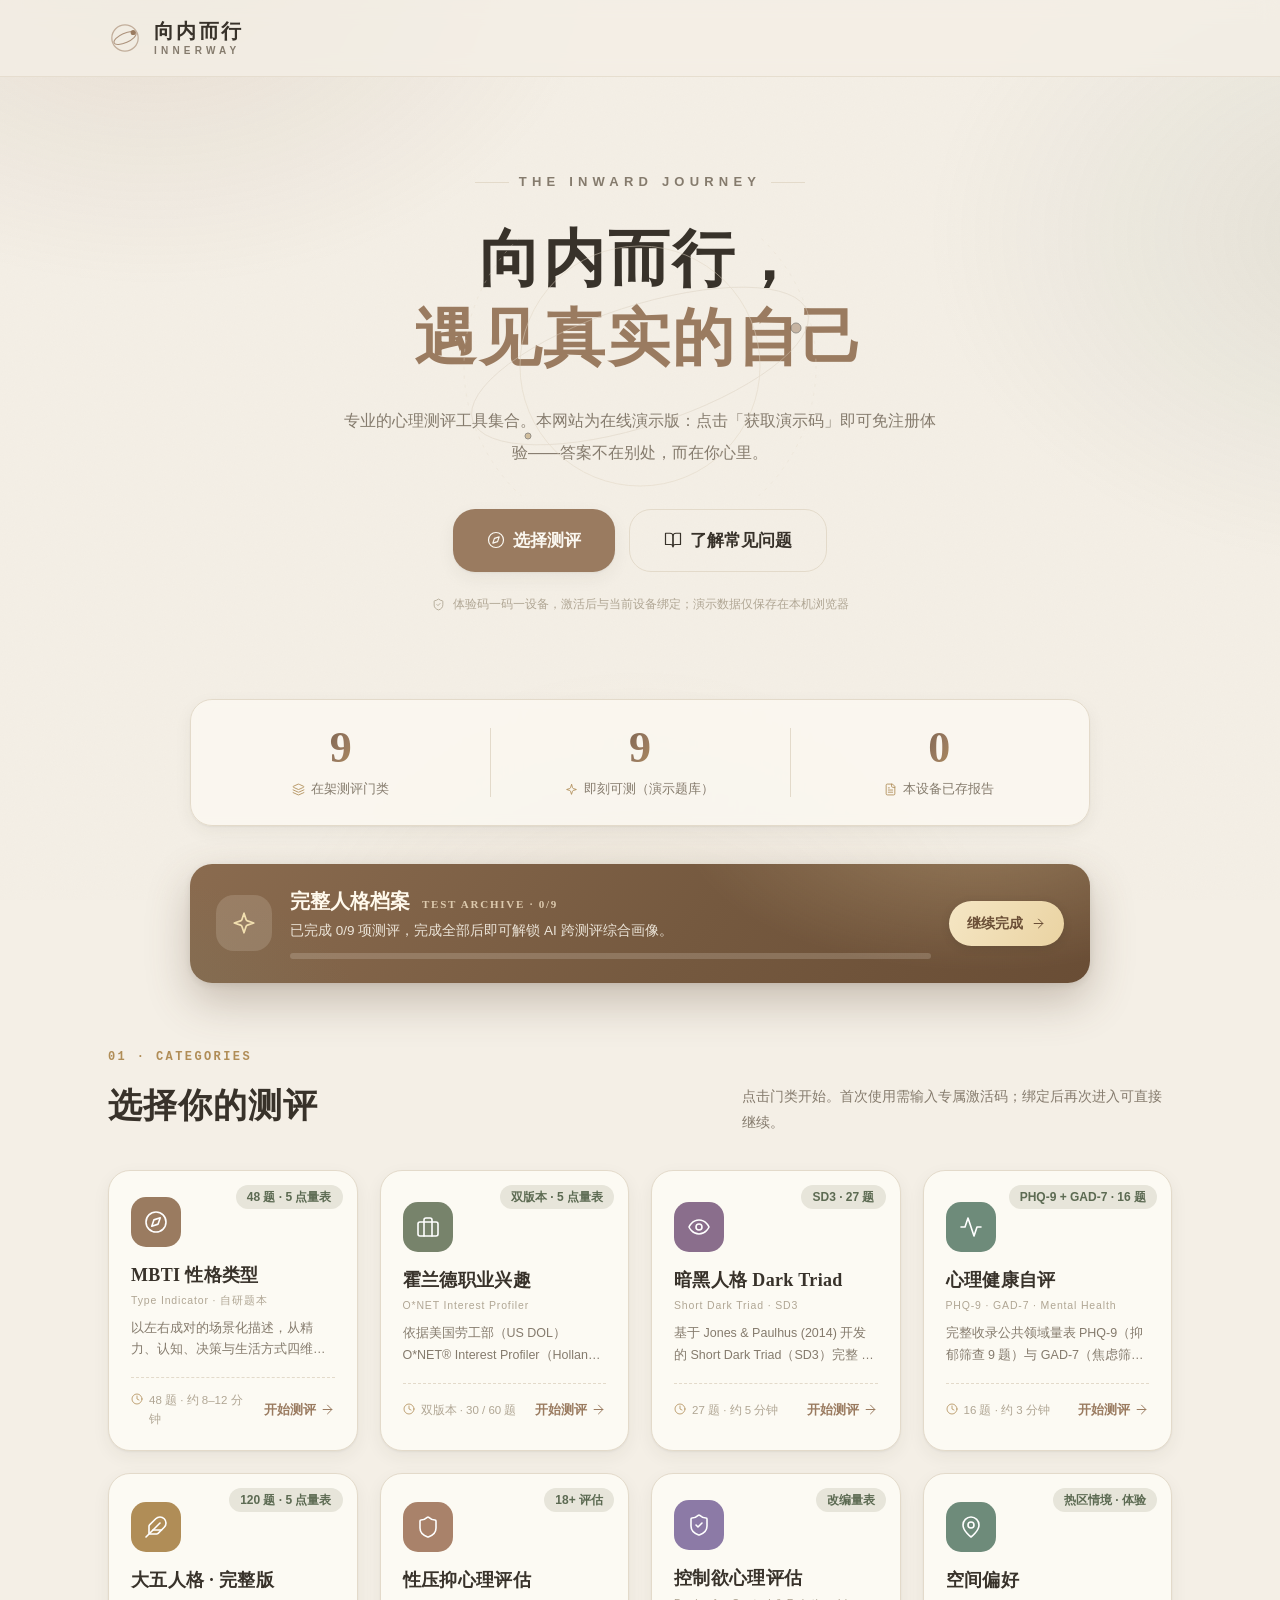
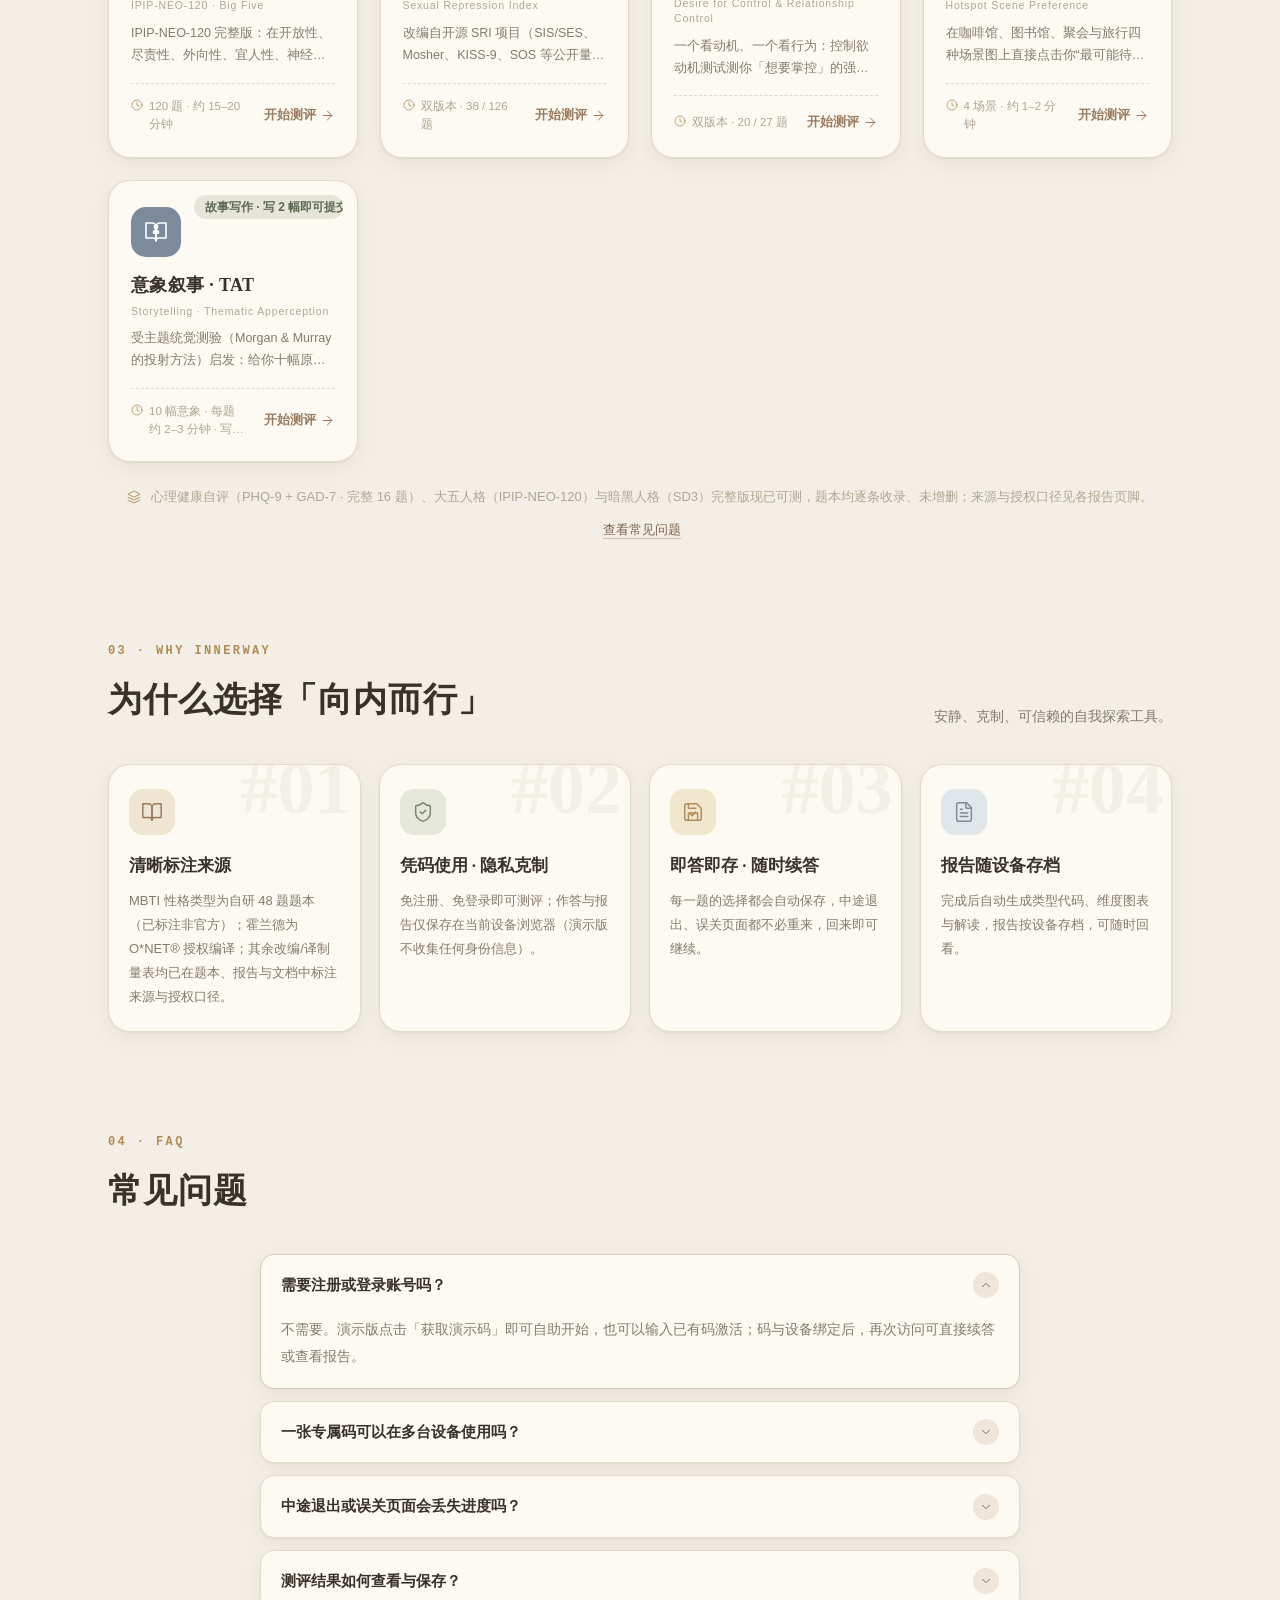
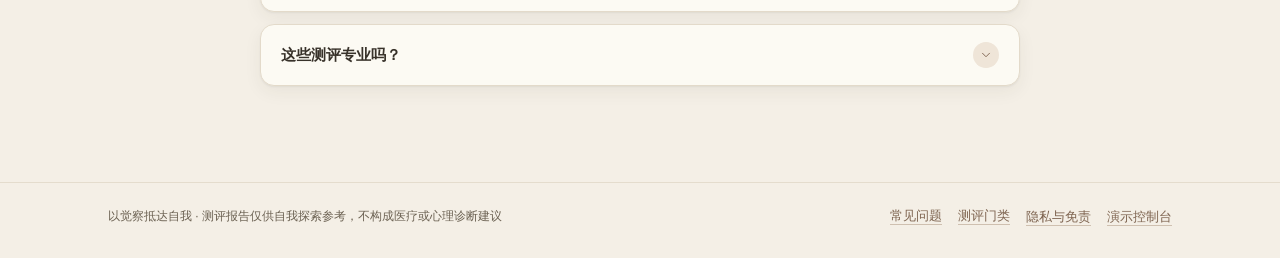
==== index.html @ 10a10692 "chore: publish innerway static site" ====
﻿<!DOCTYPE html>
<html lang="zh-CN"><head>
<meta charset="UTF-8">
<meta name="viewport" content="width=device-width, initial-scale=1, viewport-fit=cover">
<title>向内而行 Innerway · 心理测评平台</title>
<meta name="description" content="向内而行 Innerway —— 沉静、内省、治愈的心理测评聚合平台。凭专属码免注册测评：MBTI 性格类型（自研题本）、职业兴趣、人格特质等。">
<link rel="icon" href="data:image/svg+xml,%3Csvg xmlns='http://www.w3.org/2000/svg' viewBox='0 0 32 32'%3E%3Ccircle cx='16' cy='16' r='13' fill='none' stroke='%239A7B60' stroke-width='1.6'/%3E%3Cellipse cx='16' cy='16' rx='12' ry='4.6' fill='none' stroke='%2377836B' stroke-width='1.3' transform='rotate(-24 16 16)'/%3E%3Ccircle cx='25.2' cy='9.6' r='2.6' fill='%239A7B60'/%3E%3C/svg%3E">
<link rel="stylesheet" href="css/styles.css?v=20260910c">
</head>
<body data-view="home">
<div id="bg-atmosphere" aria-hidden="true"></div>

<div id="app">
  <header class="shell-top" id="shellTop">
    <div class="wrap shell-top-in">
      <a class="brand" href="#/" data-nav-home="" aria-label="向内而行 Innerway 首页">
        <span class="brand-mark" aria-hidden="true">
          <svg viewBox="0 0 40 40" width="34" height="34" fill="none" stroke="currentColor">
            <circle cx="20" cy="20" r="15.5" stroke-width="1.5" opacity=".55"></circle>
            <ellipse cx="20" cy="20" rx="14" ry="5.4" stroke-width="1.2" opacity=".8" transform="rotate(-24 20 20)"></ellipse>
            <circle cx="29.6" cy="13.6" r="3" fill="currentColor" stroke="none"></circle>
          </svg>
        </span>
        <span class="brand-text">
          <span class="brand-name">向内而行</span>
          <span class="brand-en">INNERWAY</span>
        </span>
      </a>
      <div class="shell-top-right">
        <span class="save-state" id="saveState" hidden=""></span>
        <button type="button" class="btn btn-ghost btn-sm" id="btnHome" hidden="">
          <span data-icon="arrow-left" data-icon-done="1"><svg viewBox="0 0 24 24" fill="none" stroke="currentColor" stroke-width="1.6" stroke-linecap="round" stroke-linejoin="round" aria-hidden="true"><path d="M19 12H5"></path><path d="m12 19-7-7 7-7"></path></svg></span>返回主页
        </button>
      </div>
    </div>
  </header>

  <main id="stage"><section class="view active">
  <div class="page-loading"><span class="spinner"></span><span>正在加载…</span></div>
  <noscript><div style="padding:52px 20px;text-align:center;color:#6B6152;font-size:14px">本站需要启用 JavaScript 才能使用测评功能。</div></noscript>
</section></main>

  <footer class="shell-foot">
    <div class="wrap shell-foot-in">
      <p class="foot-note">以觉察抵达自我 · 测评报告仅供自我探索参考，不构成医疗或心理诊断建议</p>
      <div class="foot-meta">
        <a class="link-like" href="#faq">常见问题</a>
        <a class="link-like" href="#cats">测评门类</a>
        <button type="button" class="link-like" id="privacyBtn">隐私与免责</button>
        <button type="button" class="link-like" id="demoConsoleBtn">演示控制台</button>
      </div>
    </div>
  </footer>
</div>

<div id="modal-root"></div>
<div id="toast-root" aria-live="polite"></div>
<div id="demo-panel-root"></div>

<script src="js/fp.js?v=20260908a"></script>
<script src="js/data.js?v=20260909b"></script>
<script src="js/data-mbti48.js?v=20260908a"></script>
<script src="js/content-mbti16.js?v=20260908a"></script>
<script src="js/data-repression.js?v=20260908a"></script>
<script src="js/data-control.js?v=20260908a"></script>
<script src="js/data-holland.js?v=20260908a"></script>
<script src="js/data-darktriad.js?v=20260908a"></script>
<script src="js/data-bigfive.js?v=20260908a"></script>
<script src="js/data-mhealth.js?v=20260908a"></script>
<script src="js/data-spatial.js?v=20260908a"></script>
<script src="js/data-tat.js?v=20260910a"></script>
<script src="js/server.js?v=20260908a"></script>
<script src="js/api.js?v=20260908a"></script>
<script src="js/engine.js?v=20260909b"></script>
<script src="js/charts.js?v=20260908a"></script>
<script src="js/icons.js?v=20260908a"></script>
<script src="js/ai.js?v=20260909b"></script>
<script src="js/app.js?v=20260911a"></script>



</body></html>
---- css/styles.css ----
/* ============================================================
   向内而行 Innerway · 设计令牌与样式系统
   Design Contract 见 docs/design-contract.md（工作区留档）
   ============================================================ */
:root{
  --bg:#F4EFE6; --surface:#FCFAF3; --surface-2:#EDE6D8; --border:#E3DACA;
  --ink:#38322A; --text-sub:#857B6D; --text-faint:#B0A694;
  --primary:#9A7B60; --primary-hover:#7E6450; --primary-soft:#EFE5D8;
  --sage:#77836B; --sage-soft:#E7E5DA;
  --danger:#B07A64; --danger-soft:#F3E3DB;
  --gold:#B08D57; --gold-soft:#F1E6CE;
  --shadow-sm:0 1px 2px rgba(56,50,42,.06),0 6px 18px rgba(56,50,42,.06);
  --shadow-md:0 2px 6px rgba(56,50,42,.07),0 16px 40px rgba(56,50,42,.10);
  --shadow-lg:0 4px 12px rgba(56,50,42,.08),0 28px 70px rgba(56,50,42,.16);
  --font-display:"Noto Serif CJK SC","Source Han Serif SC","Songti SC","STSong","SimSun",serif;
  --font-body:"Noto Sans CJK SC","Source Han Sans SC","PingFang SC","Microsoft YaHei UI","Microsoft YaHei",sans-serif;
  --font-mono:"Cascadia Code","SFMono-Regular",Consolas,"Liberation Mono",monospace;
  --r-sm:8px; --r-md:14px; --r-lg:22px;
  --sp:4px;
  --maxw:1120px;
  --head-h:76px;
  --ease:cubic-bezier(.25,.6,.25,1);
}
*{margin:0;padding:0;box-sizing:border-box}
[hidden]{display:none!important}
html{scroll-behavior:smooth;-webkit-text-size-adjust:100%}
body{
  font-family:var(--font-body);color:var(--ink);background:var(--bg);
  font-size:15px;line-height:1.75;min-height:100vh;overflow-x:hidden;
  -webkit-font-smoothing:antialiased;
}
/* 背景氛围：噪点 + 低饱和渐变 */
#bg-atmosphere{position:fixed;inset:0;z-index:-1;pointer-events:none;
  background:
   radial-gradient(720px 520px at 12% -4%, rgba(154,123,96,.14), transparent 62%),
   radial-gradient(760px 560px at 108% 26%, rgba(119,131,107,.13), transparent 60%),
   radial-gradient(640px 640px at 50% 118%, rgba(176,141,87,.10), transparent 62%);
}
#bg-atmosphere::after{content:"";position:absolute;inset:0;opacity:.5;mix-blend-mode:multiply;
  background-image:url("data:image/svg+xml,%3Csvg xmlns='http://www.w3.org/2000/svg' width='140' height='140'%3E%3Cfilter id='n'%3E%3CfeTurbulence type='fractalNoise' baseFrequency='.9' numOctaves='2'/%3E%3CfeColorMatrix values='0 0 0 0 .42 0 0 0 0 .38 0 0 0 0 .31 0 0 0 .045 0'/%3E%3C/filter%3E%3Crect width='140' height='140' filter='url(%23n)'/%3E%3C/svg%3E");
}
a{color:inherit;text-decoration:none}
button{font-family:inherit;font-size:inherit;cursor:pointer;border:none;background:none;color:inherit}
img,svg{display:block}
::selection{background:var(--primary-soft);color:var(--ink)}
.wrap{max-width:var(--maxw);margin:0 auto;padding:0 28px}
@media(max-width:640px){.wrap{padding:0 18px}}

/* ---------- Shell：顶部 ---------- */
.shell-top{position:sticky;top:0;z-index:60;
  background:rgba(244,239,230,.78);backdrop-filter:blur(10px);-webkit-backdrop-filter:blur(10px);
  border-bottom:1px solid rgba(227,218,202,.8)}
.shell-top-in{height:var(--head-h);display:flex;align-items:center;justify-content:space-between;gap:16px}
.brand{display:flex;align-items:center;gap:12px;color:var(--ink)}
.brand-mark{color:var(--primary);display:grid;place-items:center}
.brand-text{display:flex;flex-direction:column;line-height:1.15}
.brand-name{font-family:var(--font-display);font-size:20px;font-weight:700;letter-spacing:.12em}
.brand-en{font-size:10px;letter-spacing:.42em;color:var(--text-sub);font-weight:600;margin-top:2px}
.shell-top-right{display:flex;align-items:center;gap:12px}
.save-state{font-size:12px;color:var(--sage);display:inline-flex;align-items:center;gap:6px}
.save-state svg{width:13px;height:13px}

/* ---------- 通用组件：按钮 / 标签 / 输入 ---------- */
.btn{display:inline-flex;align-items:center;justify-content:center;gap:8px;
  border-radius:var(--r-md);padding:12px 22px;font-size:15px;font-weight:600;
  transition:transform .25s var(--ease),box-shadow .25s var(--ease),background .25s var(--ease),color .25s var(--ease),border-color .25s var(--ease);
  user-select:none;white-space:nowrap}
.btn:active{transform:translateY(1px)}
.btn svg{width:18px;height:18px}
.btn-primary{background:var(--primary);color:#FBF8F1;box-shadow:var(--shadow-sm)}
.btn-primary:hover{background:var(--primary-hover);transform:translateY(-1px);box-shadow:var(--shadow-md)}
.btn-ghost{background:transparent;border:1px solid var(--border);color:var(--ink)}
.btn-ghost:hover{border-color:var(--primary);color:var(--primary);background:rgba(154,123,96,.05)}
.btn-soft{background:var(--primary-soft);color:var(--primary-hover)}
.btn-soft:hover{background:#E7D9C7}
.btn-sm{padding:8px 16px;font-size:13px;border-radius:10px}
.btn-lg{padding:16px 34px;font-size:17px;border-radius:var(--r-lg)}
.btn-block{width:100%}
.btn-early{display:flex;align-items:center;justify-content:center;gap:8px;width:100%;max-width:560px;margin:0 auto;
  font-family:var(--font-body);font-weight:700;font-size:14.5px;line-height:1.5;color:#FFF;cursor:pointer;
  background:linear-gradient(120deg,#B08D57,#8C6B48);border:none;border-radius:99px;padding:13px 24px;
  box-shadow:0 3px 12px rgba(140,107,72,.26);transition:transform .2s var(--ease),box-shadow .2s var(--ease),filter .2s}
.btn-early:hover{transform:translateY(-1px);box-shadow:0 6px 18px rgba(140,107,72,.34);filter:brightness(1.04)}
.btn-early:active{transform:translateY(0)}
.btn-early:disabled{opacity:.55;cursor:default;transform:none;box-shadow:none}
.btn-early svg{width:17px;height:17px;flex:none}
.btn-early-note{max-width:560px;margin:10px auto 0;font-size:12.5px;line-height:1.75;color:var(--text-sub);
  background:var(--gold-soft);border-radius:12px;padding:7px 16px;display:inline-block}
.btn[disabled]{opacity:.45;pointer-events:none}
.link-like{color:var(--primary-hover);font-size:13px;text-decoration:underline;text-underline-offset:4px;text-decoration-color:rgba(154,123,96,.4)}
.link-like:hover{color:#5F4A36}
.tag{display:inline-flex;align-items:center;gap:5px;font-size:12px;font-weight:600;
  padding:3px 11px;border-radius:999px;line-height:1.5}
.tag-sage{background:var(--sage-soft);color:#5C6A52}
.tag-gold{background:var(--gold-soft);color:#8A6B33}
.tag-danger{background:var(--danger-soft);color:#93563F}
.tag-ghost{background:transparent;border:1px solid var(--border);color:var(--text-sub)}
.tag svg{width:12px;height:12px}
.input{width:100%;border:1px solid var(--border);background:#FFFDF7;border-radius:var(--r-md);
  padding:14px 16px;font-size:15px;font-family:var(--font-mono);letter-spacing:.06em;color:var(--ink);
  transition:border-color .25s var(--ease),box-shadow .25s var(--ease)}
.input::placeholder{font-family:var(--font-body);letter-spacing:0;color:var(--text-faint)}
.input:focus{outline:none;border-color:var(--primary);box-shadow:0 0 0 4px rgba(154,123,96,.14)}
.input.err{border-color:var(--danger);box-shadow:0 0 0 4px rgba(176,122,100,.14)}
.label{display:block;font-size:13px;color:var(--text-sub);margin-bottom:8px;font-weight:600}
.field-err{color:var(--danger);font-size:13px;margin-top:8px;min-height:18px;display:flex;align-items:center;gap:6px}
.field-err svg{width:14px;height:14px}

/* ---------- Toast ---------- */
#toast-root{position:fixed;top:calc(var(--head-h) + 16px);left:50%;transform:translateX(-50%);
  z-index:120;display:flex;flex-direction:column;gap:10px;align-items:center;pointer-events:none;width:min(92vw,460px)}
.toast{display:flex;align-items:center;gap:10px;background:#FFFDF7;color:var(--ink);
  border:1px solid var(--border);border-radius:14px;padding:12px 18px;font-size:14px;
  box-shadow:var(--shadow-md);animation:toast-in .4s var(--ease);max-width:100%}
.toast svg{width:17px;height:17px;flex:none}
.toast-ok svg{color:var(--sage)} .toast-err svg{color:var(--danger)}
.toast-leave{animation:toast-out .3s var(--ease) forwards}
@keyframes toast-in{from{opacity:0;transform:translateY(-14px)}to{opacity:1;transform:translateY(0)}}
@keyframes toast-out{to{opacity:0;transform:translateY(-12px)}}

/* ---------- 视图过渡 ---------- */
.view{display:none}
.view.active{display:block;animation:view-in .55s var(--ease)}
@keyframes view-in{from{opacity:0;transform:translateY(14px)}to{opacity:1;transform:translateY(0)}}
.stagger>*{animation:rise .6s var(--ease) both}
.stagger>*:nth-child(1){animation-delay:.02s}.stagger>*:nth-child(2){animation-delay:.09s}
.stagger>*:nth-child(3){animation-delay:.16s}.stagger>*:nth-child(4){animation-delay:.23s}
.stagger>*:nth-child(5){animation-delay:.30s}.stagger>*:nth-child(6){animation-delay:.37s}
.stagger>*:nth-child(7){animation-delay:.44s}.stagger>*:nth-child(8){animation-delay:.51s}
@keyframes rise{from{opacity:0;transform:translateY(18px)}to{opacity:1;transform:translateY(0)}}

/* ---------- 首页 Hero ---------- */
.hero{position:relative;padding:88px 0 40px;text-align:center}
.hero-orbit{position:absolute;inset:0;display:grid;place-items:center;pointer-events:none}
.hero-orbit svg{width:min(560px,86vw);height:auto;opacity:.5}
.hero-kicker{display:inline-flex;align-items:center;gap:10px;color:var(--text-sub);font-size:13px;
  letter-spacing:.4em;font-weight:600;margin-bottom:26px}
.hero-kicker::before,.hero-kicker::after{content:"";width:34px;height:1px;background:var(--border)}
.hero h1{font-family:var(--font-display);font-weight:700;font-size:clamp(38px,6vw,62px);
  line-height:1.28;letter-spacing:.04em;margin-bottom:26px}
.hero h1 em{font-style:normal;color:var(--primary)}
.hero-sub{max-width:600px;margin:0 auto 40px;color:var(--text-sub);font-size:16px;line-height:2}
.hero-cta{display:flex;gap:14px;justify-content:center;flex-wrap:wrap}
.hero-note{margin-top:22px;color:var(--text-faint);font-size:12px;display:flex;justify-content:center;gap:8px;align-items:center}
.hero-note svg{width:13px;height:13px}

/* 继续测评横幅 */
.continue-bar{max-width:760px;margin:34px auto 0;display:none}
.continue-bar.show{display:block}
.continue-card{display:flex;align-items:center;gap:16px;background:linear-gradient(120deg,#F7EFE2,#F2EBDB);
  border:1px solid #E8DCC6;border-radius:var(--r-lg);padding:18px 22px;box-shadow:var(--shadow-sm);
  animation:rise .6s var(--ease) both .05s}
.continue-card + .continue-card{margin-top:12px}
.continue-ico{width:44px;height:44px;border-radius:50%;background:var(--gold-soft);color:var(--gold);
  display:grid;place-items:center;flex:none}
.continue-ico svg{width:21px;height:21px}
.continue-body{flex:1;min-width:0}
.continue-title{font-size:15px;font-weight:700}
.continue-desc{font-size:12.5px;color:var(--text-sub);margin-top:2px}

/* ---------- 门类选择 ---------- */
.section{padding:64px 0 36px}
.section-head{display:flex;align-items:flex-end;justify-content:space-between;gap:16px;margin-bottom:34px}
.sec-no{font-family:var(--font-mono);font-size:12px;color:var(--gold);letter-spacing:.2em;font-weight:700;display:block;margin-bottom:8px}
.sec-title{font-family:var(--font-display);font-size:clamp(24px,3.4vw,34px);font-weight:700;letter-spacing:.03em}
.sec-sub{color:var(--text-sub);font-size:14px;max-width:430px;line-height:1.9;margin-top:8px}
.cat-grid{display:grid;grid-template-columns:repeat(4,1fr);gap:22px}
.cat-card{position:relative;background:var(--surface);border:1px solid var(--border);border-radius:var(--r-lg);
  padding:26px 22px 22px;text-align:left;transition:transform .3s var(--ease),box-shadow .3s var(--ease),border-color .3s var(--ease);
  overflow:hidden;box-shadow:var(--shadow-sm)}
.cat-card::before{content:"";position:absolute;inset:0 0 auto 0;height:3px;opacity:0;transition:opacity .3s;
  background:linear-gradient(90deg,var(--primary),var(--gold))}
.cat-card:hover{transform:translateY(-5px);box-shadow:var(--shadow-md);border-color:#D8CCB8}
.cat-card:hover::before{opacity:1}
.cat-card.locked{opacity:.62;filter:saturate(.7)}
.cat-card.locked:hover{transform:none;box-shadow:var(--shadow-sm)}
.cat-ico{width:50px;height:50px;border-radius:15px;display:grid;place-items:center;margin-bottom:16px;color:#fff}
.cat-ico svg{width:24px;height:24px}
.cat-name{display:block;font-family:var(--font-display);font-size:18px;font-weight:700;letter-spacing:.02em;line-height:1.4}
.cat-en{display:block;font-size:10.5px;letter-spacing:.08em;color:var(--text-faint);font-weight:500;margin-top:5px;text-transform:none;line-height:1.4}
.cat-desc{display:-webkit-box;-webkit-line-clamp:2;-webkit-box-orient:vertical;overflow:hidden;
  font-size:12.5px;color:var(--text-sub);margin-top:10px;line-height:1.75;min-height:0}
.cat-foot{display:flex;align-items:center;justify-content:space-between;gap:10px;margin-top:16px;padding-top:13px;border-top:1px dashed var(--border)}
.cat-meta{min-width:0;flex:1;display:flex;align-items:flex-start;gap:6px;font-size:11.5px;line-height:1.6;color:var(--text-faint)}
.cat-meta svg{width:12px;height:12px;flex:0 0 auto;margin-top:2px;color:var(--gold)}
.cat-meta-t{display:-webkit-box;-webkit-line-clamp:2;-webkit-box-orient:vertical;overflow:hidden;min-width:0}
.cat-go{flex:0 0 auto;white-space:nowrap;color:var(--primary);font-size:13px;font-weight:700;display:inline-flex;align-items:center;gap:4px;padding:4px 0 4px 8px}
.cat-go svg{width:15px;height:15px;transition:transform .25s var(--ease)}
.cat-card:hover .cat-go svg{transform:translateX(3px)}
.cat-badge{position:absolute;top:14px;right:14px;max-width:60%;overflow:hidden;text-overflow:ellipsis;white-space:nowrap}

/* 完整人格档案入口条（首页）：深色横幅，与浅色页面形成对比 */
.profile-strip{position:relative;display:flex;align-items:center;gap:18px;max-width:900px;margin:38px auto 0;padding:24px 26px;
  border-radius:22px;overflow:hidden;text-decoration:none;color:#FBF7EE;
  background:linear-gradient(125deg,#8A6B4F 0%,#75593F 56%,#694D35 100%);
  box-shadow:0 2px 6px rgba(56,50,42,.10),0 18px 44px rgba(96,74,53,.30);
  transition:transform .3s var(--ease),box-shadow .3s var(--ease)}
.profile-strip::before{content:"";position:absolute;inset:0;pointer-events:none;
  background:radial-gradient(430px 210px at 88% -34%, rgba(240,214,166,.30), transparent 70%),
             radial-gradient(320px 190px at -6% 124%, rgba(119,131,107,.24), transparent 70%)}
.profile-strip:hover{transform:translateY(-2px);box-shadow:0 4px 10px rgba(56,50,42,.12),0 26px 58px rgba(96,74,53,.36)}
.profile-ico{position:relative;width:56px;height:56px;border-radius:18px;display:grid;place-items:center;flex:0 0 auto;
  background:rgba(250,244,230,.15);color:#F2DFAF}
.profile-ico svg{width:26px;height:26px}
.profile-body{position:relative;flex:1;min-width:0}
.profile-title{display:flex;align-items:baseline;gap:12px;font-family:var(--font-display);font-weight:700;font-size:20px;line-height:1.35;color:#FFF9EC}
.profile-en{font-size:11px;letter-spacing:.16em;color:rgba(247,232,204,.78);font-weight:600}
.profile-sub{display:block;font-size:13.5px;color:rgba(251,246,236,.88);margin-top:5px;line-height:1.6}
.profile-progress{display:block;height:6px;border-radius:99px;background:rgba(250,244,230,.18);overflow:hidden;margin-top:12px}
.profile-fill{display:block;height:100%;border-radius:99px;background:linear-gradient(90deg,#D9B36A,#F0D6A6);
  box-shadow:0 0 10px rgba(240,214,166,.55);transition:width .6s var(--ease)}
.profile-cta{position:relative;display:inline-flex;align-items:center;gap:8px;flex:0 0 auto;white-space:nowrap;
  font-size:14px;font-weight:700;color:#6B4F37;border-radius:99px;padding:10px 18px;
  background:linear-gradient(120deg,#F5E6C4,#EAD3A2);box-shadow:0 2px 8px rgba(56,50,42,.20);
  transition:transform .25s var(--ease)}
.profile-cta svg{width:15px;height:15px;transition:transform .25s var(--ease)}
.profile-strip:hover .profile-cta{transform:translateX(2px)}
.profile-strip:hover .profile-cta svg{transform:translateX(3px)}

/* 测试档案页 */
.arch-wrap{padding-top:6px}
.arch-overview{display:flex;align-items:center;gap:30px;margin:22px 0 10px;padding:22px 26px;
  background:linear-gradient(120deg,#F7F3EA,#EFE9DB);border:1px solid #D8CCB8;border-radius:18px}
.arch-count{display:flex;flex-direction:column;align-items:center;flex:0 0 auto;min-width:96px}
.arch-num{font-family:var(--font-display);font-size:34px;font-weight:700;color:var(--primary);line-height:1}
.arch-num em{font-style:normal;font-size:17px;color:var(--text-faint);font-weight:600}
.arch-count-label{font-size:11px;letter-spacing:.12em;color:var(--text-faint);margin-top:7px}
.arch-meta{flex:1;min-width:0}
.arch-meta-title{font-size:14px;font-weight:600}
.arch-track{height:8px;background:#E7DFCF;border-radius:99px;overflow:hidden;margin:12px 0 9px}
.arch-fill{display:block;height:100%;border-radius:99px;background:linear-gradient(90deg,var(--primary),var(--gold));transition:width .5s var(--ease)}
.arch-meta-sub{font-size:12.5px;color:var(--text-sub);line-height:1.7}
.arch-rows{display:flex;flex-direction:column;gap:10px;margin:22px 0}
.pf-row{display:flex;align-items:center;gap:14px;padding:13px 16px;background:var(--surface);
  border:1px solid var(--border);border-radius:14px;transition:box-shadow .25s var(--ease)}
.pf-row:hover{box-shadow:var(--shadow-sm)}
.pf-ico{width:40px;height:40px;border-radius:12px;display:grid;place-items:center;color:#fff;flex:0 0 auto}
.pf-ico svg{width:20px;height:20px}
.pf-txt{flex:1;min-width:0;display:flex;flex-direction:column}
.pf-name{font-size:14.5px;font-weight:600}
.pf-en{font-size:10.5px;letter-spacing:.06em;color:var(--text-faint);margin-top:2px}
.arch-link{display:inline-flex;align-items:center;gap:8px;border:1px solid var(--border);background:var(--surface);
  border-radius:99px;padding:6px 6px 6px 14px;cursor:pointer;transition:border-color .2s,box-shadow .2s}
.arch-link:hover{border-color:#D8CCB8;box-shadow:var(--shadow-sm)}
.arch-code{font-family:var(--font-display);font-size:14px;font-weight:700;color:var(--primary)}
.arch-open{display:grid;place-items:center;width:22px;height:22px;border-radius:50%;background:var(--primary-soft);color:var(--primary)}
.arch-open svg{width:13px;height:13px}
.arch-tag{font-size:11px;letter-spacing:.04em}
.arch-ai-block{margin-top:6px}
.arch-ai-intro{font-size:13.5px;color:var(--text-sub);line-height:1.95}
.arch-locked{display:flex;gap:16px;align-items:flex-start;padding:18px 6px 6px}
.arch-lock-ico{width:46px;height:46px;border-radius:14px;display:grid;place-items:center;background:#E4E7D9;color:#5C6A52;flex:0 0 auto}
.arch-lock-ico svg{width:22px;height:22px}
.arch-lock-title{font-size:15px;font-weight:700}
.arch-lock-text{font-size:13px;color:var(--text-sub);line-height:1.85;margin-top:5px;max-width:640px}
@media (max-width:640px){
  .arch-overview{flex-direction:column;align-items:flex-start;gap:16px;padding:20px}
  .arch-count{flex-direction:row;align-items:baseline;gap:10px;min-width:0}
  .profile-cta{display:none}
  .profile-strip{gap:14px;padding:18px;margin-top:28px;border-radius:18px}
  .profile-ico{width:46px;height:46px;border-radius:14px}
  .profile-ico svg{width:22px;height:22px}
  .profile-title{font-size:17.5px;gap:9px}
  .profile-sub{font-size:12.5px}
  .profile-progress{margin-top:10px;height:5px}
}

/* 往期报告 */
.report-grid{display:grid;grid-template-columns:repeat(2,1fr);gap:16px}
.report-card{display:flex;align-items:center;gap:14px;background:var(--surface);border:1px solid var(--border);
  border-radius:var(--r-md);padding:14px 16px;transition:box-shadow .25s var(--ease),transform .25s var(--ease)}
.report-card:hover{box-shadow:var(--shadow-sm);transform:translateY(-2px)}
.report-type{font-family:var(--font-display);font-size:20px;font-weight:700;color:var(--primary);
  min-width:52px;text-align:center}
.report-info{flex:1;min-width:0}
.report-name{font-size:14px;font-weight:600}
.report-date{font-size:12px;color:var(--text-faint);margin-top:1px}
.report-open{color:var(--text-sub)}

/* ---------- 答题视图 ---------- */
.quiz-page{max-width:720px;margin:0 auto;padding:40px 0 84px}
.quiz-top{display:flex;align-items:center;justify-content:space-between;gap:12px;margin-bottom:16px}
.quiz-cat{display:inline-flex;align-items:center;gap:8px;font-size:13px;font-weight:600;color:var(--primary-hover)}
.quiz-cat svg{width:15px;height:15px}
.quiz-count{font-family:var(--font-mono);font-size:13px;color:var(--text-sub)}
.progress-track{height:4px;background:#E7DFCF;border-radius:99px;overflow:hidden;margin-bottom:30px}
.progress-fill{height:100%;border-radius:99px;background:linear-gradient(90deg,var(--primary),var(--gold));
  transition:width .45s var(--ease)}
.quiz-card{background:var(--surface);border:1px solid var(--border);border-radius:var(--r-lg);
  padding:clamp(24px,4.4vw,44px);box-shadow:var(--shadow-md);position:relative;overflow:hidden}
.quiz-card::after{content:"";position:absolute;top:0;left:0;right:0;height:3px;
  background:linear-gradient(90deg,var(--primary),transparent 70%)}
.q-index{font-family:var(--font-mono);font-size:12px;letter-spacing:.18em;color:#8A6B33;font-weight:700;margin-bottom:12px}
.q-text{font-family:var(--font-display);font-size:clamp(19px,2.6vw,24px);font-weight:700;line-height:1.6;margin-bottom:28px;letter-spacing:.01em}
.q-opts{display:flex;flex-direction:column;gap:12px}
.q-opt{display:flex;gap:14px;align-items:flex-start;text-align:left;width:100%;
  border:1px solid var(--border);border-radius:var(--r-md);padding:16px 18px;background:#FFFDF8;
  transition:border-color .22s var(--ease),background .22s var(--ease),transform .22s var(--ease)}
.q-opt:hover{border-color:#CBBDA6;transform:translateX(3px)}
.q-opt.sel{border-color:var(--primary);background:var(--primary-soft)}
.q-radio{width:20px;height:20px;border-radius:50%;border:1.6px solid #C6BBA6;flex:none;margin-top:3px;
  display:grid;place-items:center;transition:border-color .2s,background .2s}
.q-opt.sel .q-radio{border-color:var(--primary);background:var(--primary)}
.q-radio::after{content:"";width:7px;height:7px;border-radius:50%;background:#fff;transform:scale(0);transition:transform .2s var(--ease)}
.q-opt.sel .q-radio::after{transform:scale(1)}
.q-opt-letter{font-family:var(--font-mono);font-size:13px;font-weight:700;color:var(--text-faint);margin-top:1px;display:block}
.q-opt.sel .q-opt-letter{color:var(--primary)}
.q-opt-text{font-size:15px;line-height:1.7;display:block}
.quiz-nav{display:flex;align-items:center;justify-content:space-between;margin-top:26px;gap:12px}
.quiz-nav-spacer{flex:1}
.quiz-hint{font-size:12px;color:var(--text-faint);display:flex;align-items:center;gap:6px;justify-content:center;margin-top:20px}
.quiz-hint svg{width:13px;height:13px}
.saving-ind{font-size:12px;color:var(--text-faint);display:inline-flex;align-items:center;gap:5px}
.saving-ind svg{width:13px;height:13px}

/* 弹窗 */
.modal-mask{position:fixed;inset:0;z-index:140;background:rgba(46,40,32,.42);
  backdrop-filter:blur(6px);-webkit-backdrop-filter:blur(6px);
  display:flex;align-items:center;justify-content:center;padding:20px;
  animation:fade-in .3s var(--ease)}
@keyframes fade-in{from{opacity:0}to{opacity:1}}
.modal{background:var(--surface);border-radius:var(--r-lg);box-shadow:var(--shadow-lg);
  width:min(480px,100%);max-height:88vh;overflow:auto;position:relative;
  animation:modal-in .38s var(--ease)}
.modal::before{content:"";position:absolute;top:0;left:0;right:0;height:3px;
  background:linear-gradient(90deg,var(--primary),var(--gold) 55%,var(--sage))}
@keyframes modal-in{from{opacity:0;transform:translateY(22px) scale(.98)}to{opacity:1;transform:none}}
.modal-head{display:flex;align-items:flex-start;justify-content:space-between;gap:12px;padding:26px 28px 0}
.modal-x{width:32px;height:32px;border-radius:50%;display:grid;place-items:center;color:var(--text-sub);
  transition:background .2s,color .2s;flex:none}
.modal-x:hover{background:var(--primary-soft);color:var(--primary-hover)}
.modal-x svg{width:17px;height:17px}
.modal-body{padding:20px 28px 28px}
.modal-title{font-family:var(--font-display);font-size:22px;font-weight:700;letter-spacing:.02em}
.modal-sub{color:var(--text-sub);font-size:13.5px;margin-top:6px;line-height:1.8}
.code-input-wrap{position:relative;margin-top:6px}
.code-input-wrap svg{position:absolute;left:16px;top:50%;transform:translateY(-50%);width:17px;height:17px;color:var(--text-faint);pointer-events:none}
.code-input-wrap .input{padding-left:44px;text-transform:uppercase}
.code-demo{display:flex;align-items:center;justify-content:space-between;gap:10px;margin-top:14px;
  background:var(--sage-soft);border-radius:var(--r-sm);padding:10px 14px;font-size:12.5px;color:#5C6A52}
.code-demo b{font-family:var(--font-mono)}
.modal-actions{margin-top:20px;display:flex;flex-direction:column;gap:10px}
.bound-hint{display:flex;align-items:center;gap:10px;background:var(--gold-soft);color:#8A6B33;
  border-radius:var(--r-md);padding:12px 16px;font-size:13.5px;margin-top:6px}
.bound-hint svg{width:18px;height:18px;flex:none}

/* 专属码「卡片内联展开」面板（已弃用：改为单弹窗串联） */

/* 门类介绍弹窗 */
.modal-intro{width:min(600px,100%)}
.ci-head{display:flex;align-items:flex-start;gap:14px;flex:1;min-width:0}
.ci-ico{width:54px;height:54px;border-radius:16px;display:grid;place-items:center;color:#fff;flex:0 0 auto;box-shadow:var(--shadow-sm)}
.ci-ico svg{width:26px;height:26px}
.ci-head .modal-sub{margin-top:3px}
.ci-chips{display:flex;flex-wrap:wrap;gap:8px;margin-top:6px}
.ci-chip{display:inline-flex;align-items:center;gap:6px;font-size:12px;font-weight:600;color:#6E5F4B;
  background:#F3ECDD;border:1px solid #E4D9C2;border-radius:99px;padding:5px 12px;line-height:1.5}
.ci-chip svg{width:12px;height:12px;color:var(--gold)}
.ci-desc{font-size:14px;color:var(--ink);line-height:2;margin-top:16px}
.ci-note{display:flex;gap:9px;align-items:flex-start;font-size:12.5px;color:var(--text-sub);
  background:#F6F1E6;border:1px dashed var(--border);border-radius:12px;padding:11px 13px;margin-top:16px;line-height:1.75}
.ci-note svg{width:15px;height:15px;flex:0 0 auto;color:var(--sage);margin-top:2px}
.code-loading{display:flex;align-items:center;justify-content:center;gap:10px;padding:18px 0;color:var(--text-sub);font-size:14px}
.spinner{width:18px;height:18px;border-radius:50%;border:2px solid var(--border);border-top-color:var(--primary);animation:spin .8s linear infinite}
@keyframes spin{to{transform:rotate(360deg)}}

/* ---------- 结果视图 ---------- */
.result-hero{padding:30px 0 6px;text-align:center}
.result-badge{display:inline-flex;align-items:center;gap:8px;color:var(--sage);font-size:13px;
  letter-spacing:.22em;font-weight:700;margin-bottom:18px}
.result-badge svg{width:15px;height:15px}
.result-type-wrap{display:flex;flex-direction:column;align-items:center;gap:14px;margin-bottom:6px}
.result-type{font-family:var(--font-display);font-size:clamp(52px,9vw,84px);font-weight:700;
  letter-spacing:.1em;line-height:1.1;
  background:linear-gradient(120deg,var(--primary-hover),var(--primary) 45%,var(--gold));
  -webkit-background-clip:text;background-clip:text;color:transparent}
.result-type-name{font-family:var(--font-display);font-size:clamp(19px,3vw,25px);font-weight:700}
.result-type-sub{color:var(--text-sub);font-size:14px;max-width:560px;line-height:1.9}
.chart-cards{display:grid;grid-template-columns:1fr 1fr;gap:22px;margin-top:40px}
.chart-card{background:var(--surface);border:1px solid var(--border);border-radius:var(--r-lg);
  padding:26px;box-shadow:var(--shadow-sm)}
.chart-title{font-family:var(--font-display);font-size:17px;font-weight:700;margin-bottom:4px}
.chart-sub{font-size:12.5px;color:var(--text-faint);margin-bottom:18px}
.read-block{background:var(--surface);border:1px solid var(--border);border-radius:var(--r-lg);
  padding:clamp(22px,3.6vw,36px);box-shadow:var(--shadow-sm);margin-top:22px}
.read-sec{margin-bottom:26px}
.read-sec:last-child{margin-bottom:0}
.read-sec-head{display:flex;align-items:center;gap:10px;margin-bottom:12px}
.read-sec-ico{width:34px;height:34px;border-radius:10px;display:grid;place-items:center;flex:none}
.read-sec-ico svg{width:17px;height:17px}
.read-sec-title{font-family:var(--font-display);font-size:17px;font-weight:700}
.read-sec-list{list-style:none;display:flex;flex-direction:column;gap:9px;padding-left:44px}
.read-sec-list li{position:relative;font-size:14.5px;color:#4C463C;line-height:1.85;padding-left:6px}
.read-sec-list li::before{content:"";position:absolute;left:-13px;top:.86em;width:5px;height:5px;border-radius:50%;
  background:var(--gold)}
.result-actions{display:flex;gap:12px;justify-content:center;flex-wrap:wrap;margin-top:34px;padding-bottom:20px}
.result-note{margin-top:18px;text-align:center}
/* AI 解读：警示引用块（渲染 “> ” 引用行时使用） */
.ai-quote{display:flex;gap:9px;align-items:flex-start;background:#F3E3DB;border:1px solid #EBCFC3;
  border-radius:var(--r-md);padding:11px 14px;margin:10px 0;font-size:13px;line-height:1.8;color:#6B3A2D}
.ai-quote>span{flex:none;font-size:13px}
.ai-quote>div{flex:1;min-width:0}

/* ---------- 图表 ---------- */
.radar-wrap{display:grid;place-items:center}
.radar-wrap svg{width:min(340px,100%);height:auto;overflow:visible}
.bars{display:flex;flex-direction:column;gap:16px}
.bar-row .bar-head{display:flex;justify-content:space-between;font-size:12.5px;margin-bottom:7px}
.bar-row .bar-head b{color:var(--ink);font-weight:700}
.bar-row .bar-head span{color:var(--text-sub)}
.bar-track{height:9px;border-radius:99px;background:#ECE5D6;overflow:hidden;position:relative}
.bar-fill{height:100%;border-radius:99px;transition:width 1s var(--ease)}
.split-bar{display:flex;align-items:center;gap:10px}
.split-main{flex:1}
.split-track{display:flex;height:9px;border-radius:99px;overflow:hidden;background:#ECE5D6}
.split-half{height:100%;transition:width 1s var(--ease)}
.split-labels{display:flex;justify-content:space-between;font-size:12px;margin-top:6px}
.split-labels .active{color:var(--ink);font-weight:700}
.split-labels .dim{color:var(--text-faint)}
.legend{display:flex;flex-wrap:wrap;gap:14px;margin-top:16px;justify-content:center}
.legend span{display:inline-flex;align-items:center;gap:6px;font-size:12px;color:var(--text-sub)}
.legend i{width:10px;height:10px;border-radius:3px;display:inline-block}

/* ---------- 页脚 ---------- */
.shell-foot{border-top:1px solid rgba(227,218,202,.9);margin-top:60px;padding:22px 0 30px}
.shell-foot-in{display:flex;align-items:center;justify-content:space-between;gap:14px;flex-wrap:wrap}
.foot-note{font-size:12px;color:#6B6152}
.foot-meta{display:flex;align-items:center;gap:16px}
.foot-brand{font-family:var(--font-display);font-size:12px;letter-spacing:.3em;color:var(--text-sub)}

/* ---------- 空状态 / loading ---------- */
.empty{text-align:center;color:var(--text-faint);padding:44px 0;font-size:14px}
.empty svg{width:34px;height:34px;margin:0 auto 12px;opacity:.6}
.page-loading{display:flex;flex-direction:column;align-items:center;gap:14px;padding:120px 0;color:var(--text-sub)}

/* ---------- 演示控制台 ---------- */
.demo-panel{position:fixed;right:22px;bottom:22px;z-index:130;width:min(360px,calc(100vw - 36px));
  background:#FFFDF7;border:1px solid var(--border);border-radius:var(--r-lg);box-shadow:var(--shadow-lg);
  padding:20px;animation:modal-in .35s var(--ease)}
.demo-panel h4{font-family:var(--font-display);font-size:16px;margin-bottom:4px;display:flex;justify-content:space-between;align-items:center}
.demo-panel p{font-size:12.5px;color:var(--text-sub);line-height:1.8;margin-bottom:14px}
.demo-actions{display:flex;flex-direction:column;gap:8px}
.demo-btn{display:flex;align-items:center;gap:8px;width:100%;text-align:left;font-size:13px;
  border:1px solid var(--border);background:#F7F2E7;border-radius:10px;padding:9px 12px;
  transition:border-color .2s,background .2s}
.demo-btn:hover{border-color:var(--primary);background:var(--primary-soft)}
.demo-btn svg{width:15px;height:15px;color:var(--primary)}
.demo-panel .modal-x{position:absolute;top:14px;right:14px}

/* ---------- 平台概况统计条 ---------- */
.stats-band{max-width:900px;margin:44px auto 0;display:grid;grid-template-columns:repeat(3,1fr);
  border:1px solid var(--border);border-radius:var(--r-lg);background:rgba(252,250,243,.72);
  backdrop-filter:blur(4px);overflow:hidden;box-shadow:var(--shadow-sm)}
.stat-cell{display:flex;flex-direction:column;align-items:center;gap:6px;padding:24px 12px;text-align:center;position:relative}
.stat-cell + .stat-cell::before{content:"";position:absolute;left:0;top:22%;bottom:22%;width:1px;background:var(--border)}
.stat-num{font-family:var(--font-display);font-size:clamp(30px,4vw,44px);font-weight:700;line-height:1.1;
  background:linear-gradient(120deg,var(--primary-hover),var(--primary) 55%,var(--gold));
  -webkit-background-clip:text;background-clip:text;color:transparent}
.stat-label{font-size:12.5px;color:var(--text-sub);display:flex;align-items:center;gap:6px}
.stat-label svg{width:13px;height:13px;color:var(--gold)}

/* ---------- 核心优势（为什么选择我们） ---------- */
.feat-grid{display:grid;grid-template-columns:repeat(4,1fr);gap:18px}
.feat-card{position:relative;background:var(--surface);border:1px solid var(--border);border-radius:var(--r-lg);
  padding:24px 20px 22px;overflow:hidden;box-shadow:var(--shadow-sm);transition:transform .3s var(--ease),box-shadow .3s var(--ease)}
.feat-card:hover{transform:translateY(-4px);box-shadow:var(--shadow-md)}
.feat-no{position:absolute;top:-14px;right:8px;font-family:var(--font-display);font-size:74px;font-weight:700;
  color:var(--primary);opacity:.08;line-height:1;pointer-events:none;user-select:none}
.feat-ico{width:46px;height:46px;border-radius:14px;display:grid;place-items:center;margin-bottom:16px;position:relative}
.feat-ico svg{width:22px;height:22px}
.feat-title{font-family:var(--font-display);font-size:17px;font-weight:700;margin-bottom:8px}
.feat-text{font-size:13px;color:var(--text-sub);line-height:1.85}

/* ---------- FAQ ---------- */
.faq-list{max-width:760px;margin:0 auto;display:flex;flex-direction:column;gap:12px}
.faq-item{background:var(--surface);border:1px solid var(--border);border-radius:var(--r-md);
  overflow:hidden;box-shadow:var(--shadow-sm);transition:border-color .25s var(--ease)}
.faq-item[open]{border-color:#D8CCB8}
.faq-item summary{list-style:none;cursor:pointer;display:flex;align-items:center;justify-content:space-between;
  gap:14px;padding:17px 20px;font-size:15px;font-weight:600}
.faq-item summary::-webkit-details-marker{display:none}
.faq-item summary:hover{color:var(--primary-hover)}
.faq-chev{display:grid;place-items:center;width:26px;height:26px;border-radius:50%;background:var(--primary-soft);
  color:var(--primary-hover);flex:none;transition:transform .3s var(--ease)}
.faq-chev svg{width:14px;height:14px}
.faq-item[open] .faq-chev{transform:rotate(180deg)}
.faq-body{padding:0 20px 18px;color:var(--text-sub);font-size:14px;line-height:1.95}

/* ---------- 门类网格自适应 + 目录附注 ---------- */
.cat-grid{display:grid;grid-template-columns:repeat(auto-fill,minmax(236px,1fr));gap:22px}
.cat-note{display:flex;align-items:center;justify-content:center;gap:10px;margin-top:24px;color:var(--text-faint);
  font-size:13px;flex-wrap:wrap}
.cat-note svg{width:14px;height:14px;color:var(--gold)}
.cat-note .link-like{margin-left:4px}

/* ---------- 响应式 ---------- */
@media(max-width:1024px){
  .cat-grid{grid-template-columns:repeat(3,1fr)}
  .feat-grid{grid-template-columns:repeat(2,1fr)}
}
@media(max-width:860px){
  .chart-cards{grid-template-columns:1fr}
  .report-grid{grid-template-columns:1fr}
}
@media(max-width:700px){
  .cat-grid{grid-template-columns:repeat(2,1fr);gap:14px}
  .feat-grid{grid-template-columns:repeat(2,1fr);gap:12px}
  .stats-band{grid-template-columns:1fr}
  .stat-cell + .stat-cell::before{display:none}
  .stat-cell{border-top:1px solid var(--border)}
  .cat-card{padding:20px 16px 16px}
  .cat-ico{width:46px;height:46px;border-radius:14px;margin-bottom:14px}
  .cat-desc{min-height:0;font-size:12.5px}
  .hero{padding:60px 0 26px}
  .section{padding:48px 0 24px}
  .shell-top-in{height:64px}
  .brand-name{font-size:17px}
  .read-sec-list{padding-left:0}
}

/* ---------- MBTI v2：配对极点 5 点量表 ---------- */
.q-dim{display:flex;align-items:center;gap:10px;margin-bottom:16px}
.q-dim-name{font-size:12.5px;font-weight:700;color:#7E6450;background:var(--primary-soft);
  padding:4px 13px;border-radius:999px;letter-spacing:.06em}
.q-dim-pair{font-family:var(--font-mono);font-size:12.5px;color:var(--text-faint);
  letter-spacing:.16em;font-weight:700}
.q-polar{margin-top:4px}
.polar-tip{display:flex;gap:9px;align-items:flex-start;font-size:12.5px;color:#6B6152;
  background:rgba(240,228,211,.5);border:1px solid #EADFCC;border-radius:12px;padding:11px 15px;
  line-height:1.75;margin-bottom:18px}
.polar-tip svg{width:14px;height:14px;color:var(--gold);flex:none;margin-top:3px}
.polar-tip strong{color:var(--primary-hover);font-weight:700}
.polar-cols{display:grid;grid-template-columns:1fr 44px 1fr;align-items:stretch;gap:0}
.p-anchor{display:flex;flex-direction:column;gap:11px;padding:18px;border:1px solid var(--border);
  background:#FFFDF8;transition:box-shadow .25s var(--ease)}
.p-left{border-radius:var(--r-md) 0 0 var(--r-md)}
.p-right{border-radius:0 var(--r-md) var(--r-md) 0;background:#FDFBF3}
.p-letter{width:32px;height:32px;border-radius:50%;display:grid;place-items:center;
  font-family:var(--font-mono);font-weight:800;font-size:15px;background:var(--primary-soft);color:var(--primary-hover)}
.p-right .p-letter{background:var(--gold-soft);color:#8A6B33}
.p-text{font-size:14.5px;line-height:1.85;color:#4C463C;margin:0}
.p-axis{display:flex;flex-direction:column;align-items:center;justify-content:space-between;
  padding:10px 0;color:var(--text-faint);font-family:var(--font-mono);font-size:10.5px;font-weight:700}
.p-axis span{flex:1;width:1.5px;background:repeating-linear-gradient(to bottom,transparent 0 3px,#D9CDB6 3px 6px);margin:6px 0}
.p-scale{display:flex;gap:8px;margin-top:20px;align-items:stretch}
.p-pt{flex:1;min-width:0;position:relative;display:flex;flex-direction:column;align-items:center;gap:7px;
  padding:13px 2px 9px;border-radius:13px;border:1px solid var(--border);background:#FFFDF7;
  transition:border-color .2s var(--ease),background .2s var(--ease),transform .2s var(--ease);cursor:pointer}
.p-pt:hover{border-color:#CBBDA6;transform:translateY(-2px)}
.p-pt.sel{border-color:var(--primary);background:var(--primary-soft)}
.p-dot{width:15px;height:15px;border-radius:50%;border:1.6px solid #C6BBA6;background:#fff;
  transition:background .2s,border-color .2s;box-shadow:none}
.p-pt.sel .p-dot{background:var(--primary);border-color:var(--primary);box-shadow:0 0 0 4px rgba(154,123,96,.16)}
.p-pt b{font-family:var(--font-mono);font-size:14px;font-weight:800;color:var(--ink)}
.p-pt.sel b{color:var(--primary-hover)}
.p-pt em{font-style:normal;font-size:10.5px;color:var(--text-faint);line-height:1.25;text-align:center}
.p-pt.sel em{color:var(--primary-hover);font-weight:700}
.p-state{text-align:center;font-size:13px;color:#5C6A52;margin-top:13px;min-height:21px;
  font-weight:600;line-height:1.6}
@media(max-width:600px){
  .polar-cols{grid-template-columns:1fr;gap:10px}
  .p-axis{flex-direction:row;padding:0 6px}
  .p-axis span{flex:1;height:1.5px;width:auto;background:repeating-linear-gradient(to right,transparent 0 3px,#D9CDB6 3px 6px)}
  .p-left,.p-right{border-radius:var(--r-md)}
  .p-pt em{font-size:10px}
}

/* ---------- 空间偏好：热区点击题 ---------- */
.hs{margin-top:2px}
.hs-stage{position:relative;border:1px solid var(--border);border-radius:14px;overflow:hidden;background:#FFFDF6}
.hs-svg{display:block;width:100%;height:auto;touch-action:manipulation;cursor:crosshair;user-select:none}
.hs-zone{cursor:pointer}
.hs-zone polygon{fill:transparent;pointer-events:all;transition:fill .18s var(--ease)}
.hs-zone:hover polygon{fill:rgba(154,123,96,.13)}
.hs-zone.sel polygon{fill:rgba(154,123,96,.22)}
.hs-zone text{font-size:15px;fill:#B0A694;pointer-events:none;opacity:0;transition:opacity .16s}
.hs-zone:hover text,.hs-zone.sel text{opacity:1;fill:#8A6B45;font-weight:600}
.hs-pin{opacity:0}
.hs-pin.on{opacity:1}
.hs-pin .hs-ring{fill:none;stroke:var(--primary-hover);stroke-width:2.4}
.hs-pin .hs-dot{fill:var(--primary-hover)}
.hs-pin .hs-ripple{fill:none;stroke:rgba(154,123,96,.55);stroke-width:2.6}
.hs-hint{display:flex;gap:7px;align-items:center;font-size:12px;color:var(--text-sub);padding:9px 12px;
  background:var(--surface-2);border-top:1px solid var(--border)}
.hs-hint svg{width:13px;height:13px;flex:none;color:var(--gold)}
.hs-chips{display:flex;flex-wrap:wrap;gap:8px;margin-top:12px}
.hs-chip{border:1px solid var(--border);background:#FBF8F1;color:#5C564B;font-size:12.5px;
  padding:4px 12px;border-radius:99px;transition:all .18s var(--ease)}
.hs-chip:hover{border-color:var(--primary);color:var(--primary-hover)}
.hs-chip.sel{background:var(--primary-soft);border-color:var(--primary);color:var(--primary-hover);font-weight:700}
@media(max-width:560px){.hs-zone text{font-size:13px}}

/* ---------- 意象叙事 TAT：故事写作题 ---------- */
.story{margin-top:4px}
.story-fig{border:1px solid var(--border);border-radius:16px;overflow:hidden;background:#FFFDF6}
.story-fig svg,.story-fig img{display:block;width:100%;height:auto}
.story-fig img{filter:grayscale(1) contrast(1.02)}
.story-guide{display:flex;flex-wrap:wrap;gap:8px;margin:14px 0 2px}
.story-guide-chip{border:1px dashed #CBBFA6;color:#7A6A54;background:#F8F1E2;font-size:12.5px;
  padding:5px 12px;border-radius:99px;font-weight:600}
.story-ta{display:block;width:100%;min-height:150px;resize:vertical;margin-top:12px;padding:14px 16px;
  border:1px solid var(--border);border-radius:14px;background:#FFFDF8;color:var(--ink);
  font-family:var(--font-body);font-size:15px;line-height:1.9;outline:none;transition:border-color .2s,box-shadow .2s}
.story-ta:focus{border-color:var(--primary);box-shadow:0 0 0 3px rgba(154,123,96,.13)}
.story-ta::placeholder{color:var(--text-faint)}
.story-hint{display:flex;gap:7px;align-items:center;font-size:12px;color:var(--text-sub);margin-top:9px}
.story-hint svg{width:13px;height:13px;flex:none;color:var(--gold)}
.story-count{font-size:11.5px;color:var(--text-faint)}
.story-count b{color:var(--primary-hover);font-weight:700}

/* ---------- 意象叙事 TAT：结果页故事回看 ---------- */
.tat-section{margin:26px 0 8px}
.tat-story{background:var(--surface);border:1px solid var(--border);border-radius:16px;
  overflow:hidden;margin-top:16px;box-shadow:var(--shadow-sm)}
.tat-story-top{display:flex;align-items:flex-start;gap:13px;padding:16px 18px 0}
.tat-story-no{font-family:var(--font-display);font-size:13px;font-weight:800;color:#7C8A9B;
  background:#E3E7EC;border-radius:9px;padding:5px 8px;line-height:1;flex:none;margin-top:2px}
.tat-story-meta{display:flex;flex-direction:column;line-height:1.45;min-width:0}
.tat-story-title{font-weight:700;font-size:15.5px;color:var(--ink)}
.tat-story-scene{font-style:normal;font-weight:400;font-size:12.5px;color:var(--text-sub);margin-top:2px}
.tat-story-fig{border-radius:12px;overflow:hidden;border:1px solid var(--border);margin:14px 18px 0}
.tat-story-fig svg,.tat-story-fig img{display:block;width:100%;height:auto}
.tat-story-fig img{filter:grayscale(1) contrast(1.02)}
.tat-story-text{padding:14px 18px 18px;font-size:14.5px;line-height:1.95;color:#4A4236;white-space:pre-wrap}

/* ---------- MBTI v2：结果页（类型徽章 / 核心特质 / 强度尺 / 免责） ---------- */
.dims-strip{display:flex;flex-wrap:wrap;gap:10px;justify-content:center;margin-top:24px}
.dim-chip{display:inline-flex;align-items:center;gap:9px;background:var(--surface);
  border:1px solid var(--border);border-radius:999px;padding:6px 13px 6px 7px;box-shadow:var(--shadow-sm)}
.dim-chip .dim-letters{display:inline-flex;align-items:center;gap:5px}
.dim-chip .dim-letters em{font-style:normal;width:23px;height:23px;border-radius:50%;display:grid;
  place-items:center;font-weight:800;font-size:12.5px;background:var(--primary);color:#FBF8F1;font-family:var(--font-mono)}
.dim-chip .dim-letters i{font-style:normal;width:23px;height:23px;border-radius:50%;display:grid;
  place-items:center;font-size:12px;color:#A8A08F;background:#EFE9DB;font-family:var(--font-mono)}
.dim-body{display:flex;flex-direction:column;line-height:1.3}
.dim-name{font-size:11px;color:var(--text-faint);font-weight:600}
.dim-val{font-size:13px;font-weight:700;color:var(--ink)}
.dim-tag{font-size:11px;color:#8A6B33;background:var(--gold-soft);padding:2px 9px;border-radius:99px;font-weight:700;white-space:nowrap}
.dim-tag.dim-tie{color:#5C6A52;background:var(--sage-soft)}
.result-en{margin-top:2px;font-size:12.5px;letter-spacing:.3em;color:var(--text-faint);
  text-transform:uppercase;font-weight:600}
.result-profile p{font-size:14.5px;color:#4C463C;line-height:2.05;margin:0 0 14px;letter-spacing:.01em}
.result-profile p:last-child{margin-bottom:0}
.result-disclaimer{display:flex;gap:10px;align-items:flex-start;margin:22px auto 0;max-width:760px;
  font-size:12.5px;color:var(--text-sub);background:rgba(119,131,107,.09);
  border:1px dashed #C9CDBA;border-radius:var(--r-md);padding:12px 16px;line-height:1.85}
.result-disclaimer svg{width:15px;height:15px;flex:none;color:var(--sage);margin-top:3px}

/* ---------- SRI（性压抑）版本选择与结果页 ---------- */
.vcard-list{display:flex;flex-direction:column;gap:12px}
.vcard{display:flex;gap:14px;align-items:flex-start;text-align:left;width:100%;
  border:1px solid var(--border);border-radius:var(--r-lg);background:#FFFDF8;padding:16px;
  transition:border-color .22s var(--ease),background .22s var(--ease),transform .22s var(--ease)}
.vcard:hover{border-color:var(--primary);background:var(--primary-soft);transform:translateY(-2px)}
.vcard-ico{width:44px;height:44px;border-radius:14px;background:var(--primary-soft);
  color:var(--primary-hover);display:grid;place-items:center;flex:none}
.vcard-ico svg{width:21px;height:21px}
.vcard-body{flex:1;display:flex;flex-direction:column;gap:2px;min-width:0}
.vcard-title{font-family:var(--font-display);font-size:18px;font-weight:700}
.vcard-meta{font-family:var(--font-mono);font-size:12px;color:var(--gold);font-weight:700}
.vcard-desc{font-size:13px;color:var(--text-sub);line-height:1.8;margin-top:4px}
.vcard-go{color:var(--text-sub);display:grid;place-items:center;align-self:center;transition:color .2s}
.vcard-go svg{width:18px;height:18px}
.vcard:hover .vcard-go{color:var(--primary)}
.sr-variant{display:inline-flex;align-items:center;gap:8px;background:var(--primary-soft);
  color:var(--primary-hover);font-size:12.5px;font-weight:700;padding:5px 14px;border-radius:999px;
  letter-spacing:.04em;margin-bottom:12px}
.sr-score{font-family:var(--font-display);font-weight:700;font-size:clamp(42px,6.4vw,62px);
  letter-spacing:.02em;line-height:1.1;display:flex;align-items:baseline;justify-content:center;gap:6px}
.sr-score b{font-size:1.25em;
  background:linear-gradient(120deg,var(--primary-hover),var(--primary) 50%,var(--gold));
  -webkit-background-clip:text;background-clip:text;color:transparent}
.sr-score i{font-style:normal;font-size:.42em;color:var(--text-faint);letter-spacing:.08em;font-weight:600}
.sr-level{display:inline-block;margin:14px auto 0;padding:6px 20px;border-radius:999px;
  font-size:14px;font-weight:800;letter-spacing:.06em}
.sr-para{font-size:14.5px;color:#4C463C;line-height:2.05;margin:0 0 12px}
.sr-para:last-child{margin-bottom:0}
.sr-srow{margin:0 0 16px}
.sr-srow:last-child{margin-bottom:0}
.sr-srow-head{display:flex;justify-content:space-between;font-size:12.5px;color:var(--text-sub);margin-bottom:6px;gap:10px}
.sr-srow-head span{color:#4C463C;line-height:1.6}
.sr-srow-head b{font-family:var(--font-mono);color:var(--primary-hover);white-space:nowrap}
.sr-track{height:8px;border-radius:99px;background:#ECE5D6;overflow:hidden}
.sr-fill{height:100%;border-radius:99px;background:linear-gradient(90deg,#A9826A,#B08D57)}
.sr-fill.is-alert{background:linear-gradient(90deg,#C98A6D,#B07A64)}
.sr-note{font-size:12px;color:var(--text-faint);line-height:1.75;margin-top:7px}
/* 7 点量表（DOC 控制欲动机）的紧凑排布 */
.p-scale.p7{gap:5px}
.p-scale.p7 .p-pt{border-radius:11px;padding:12px 1px 8px}
.p-scale.p7 .p-pt em{font-size:9.5px;max-width:64px}
@media(max-width:600px){
  .sr-score{flex-wrap:wrap}
}
@media(max-width:440px){
  .cat-grid{grid-template-columns:1fr}
  .feat-grid{grid-template-columns:1fr}
}
@media(prefers-reduced-motion:reduce){
  *,*::before,*::after{animation-duration:.01ms!important;transition-duration:.01ms!important}
}
/* 隐私与免责弹窗 */
.privacy-sec-title{display:flex;align-items:center;gap:8px;font-weight:700;font-size:14px;color:#4C463C;margin:16px 0 6px}
.privacy-sec-title svg{width:15px;height:15px;color:var(--primary)}
.privacy-list{padding-left:4px;margin:0;list-style:none}
.privacy-list li{position:relative;padding-left:16px;font-size:13px;color:#4C463C;line-height:1.85;margin:5px 0}
.privacy-list li:before{content:"·";position:absolute;left:2px;font-weight:700;color:var(--gold)}
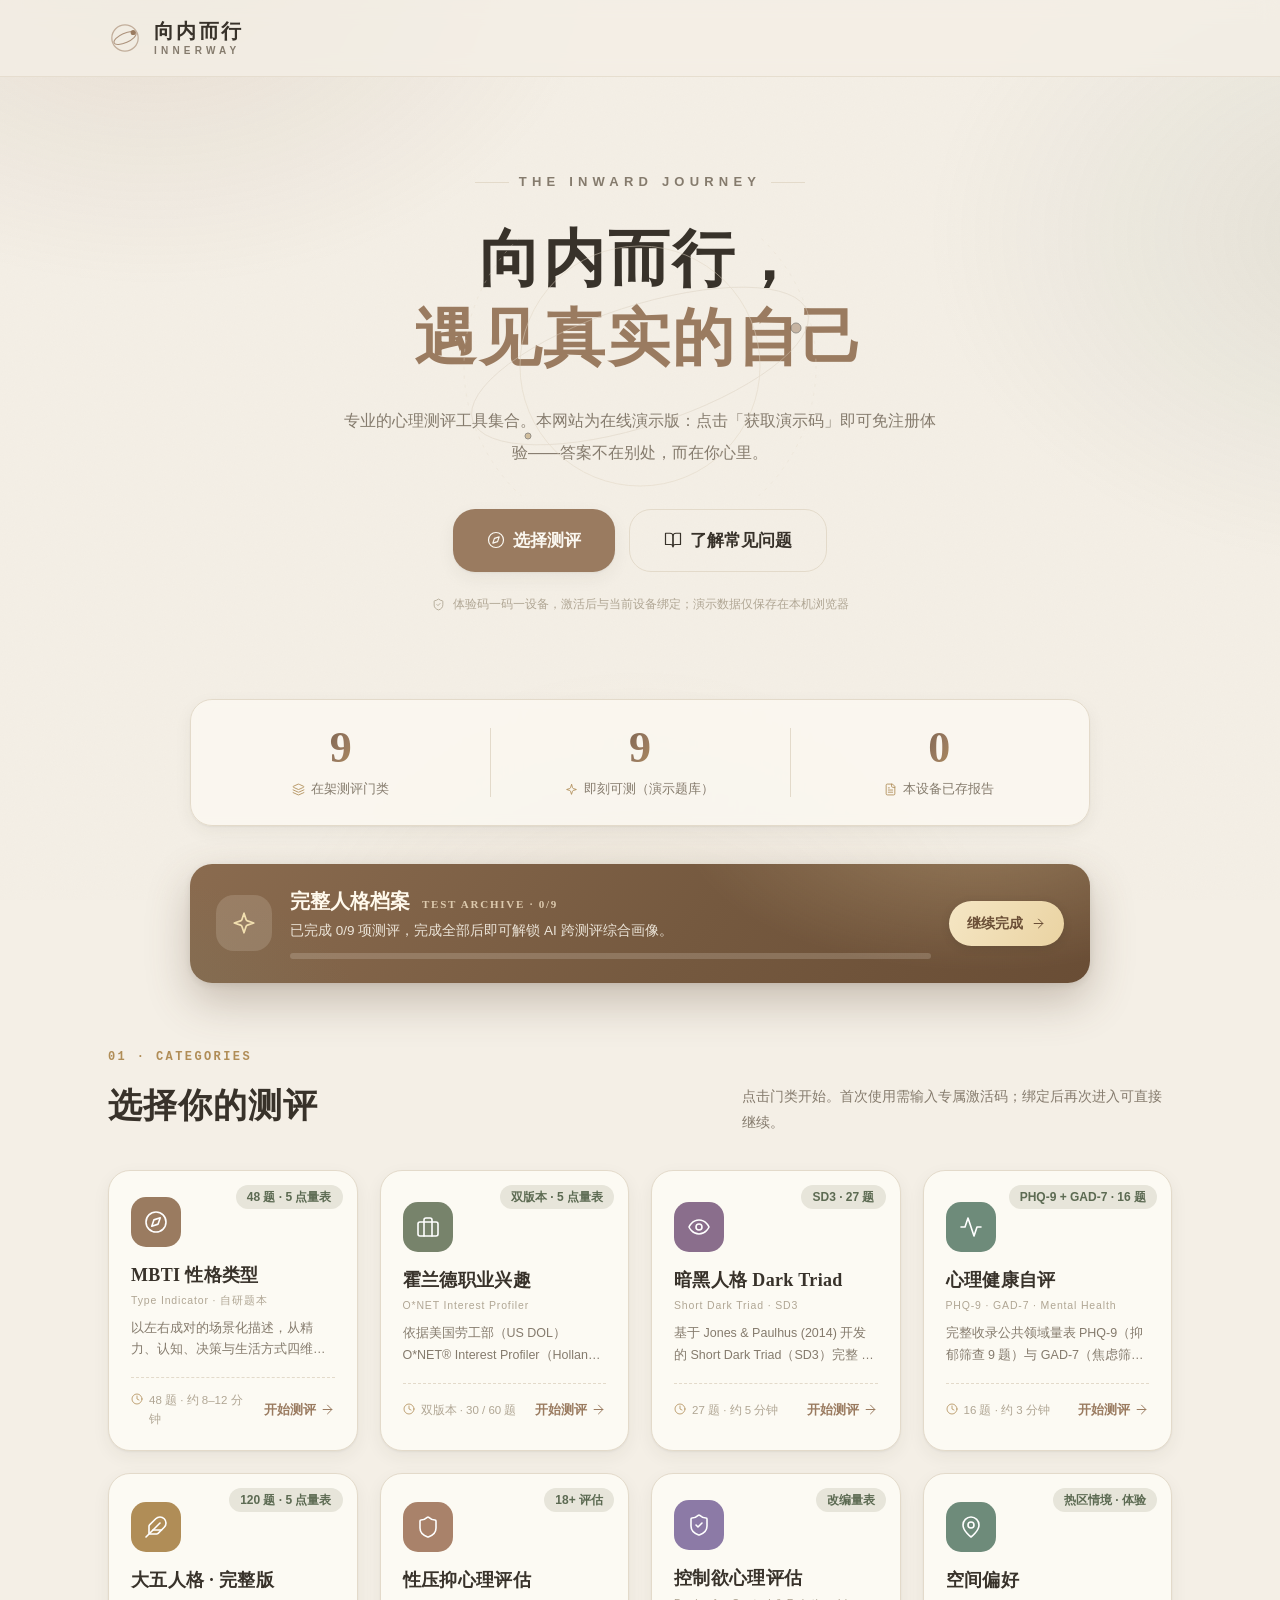
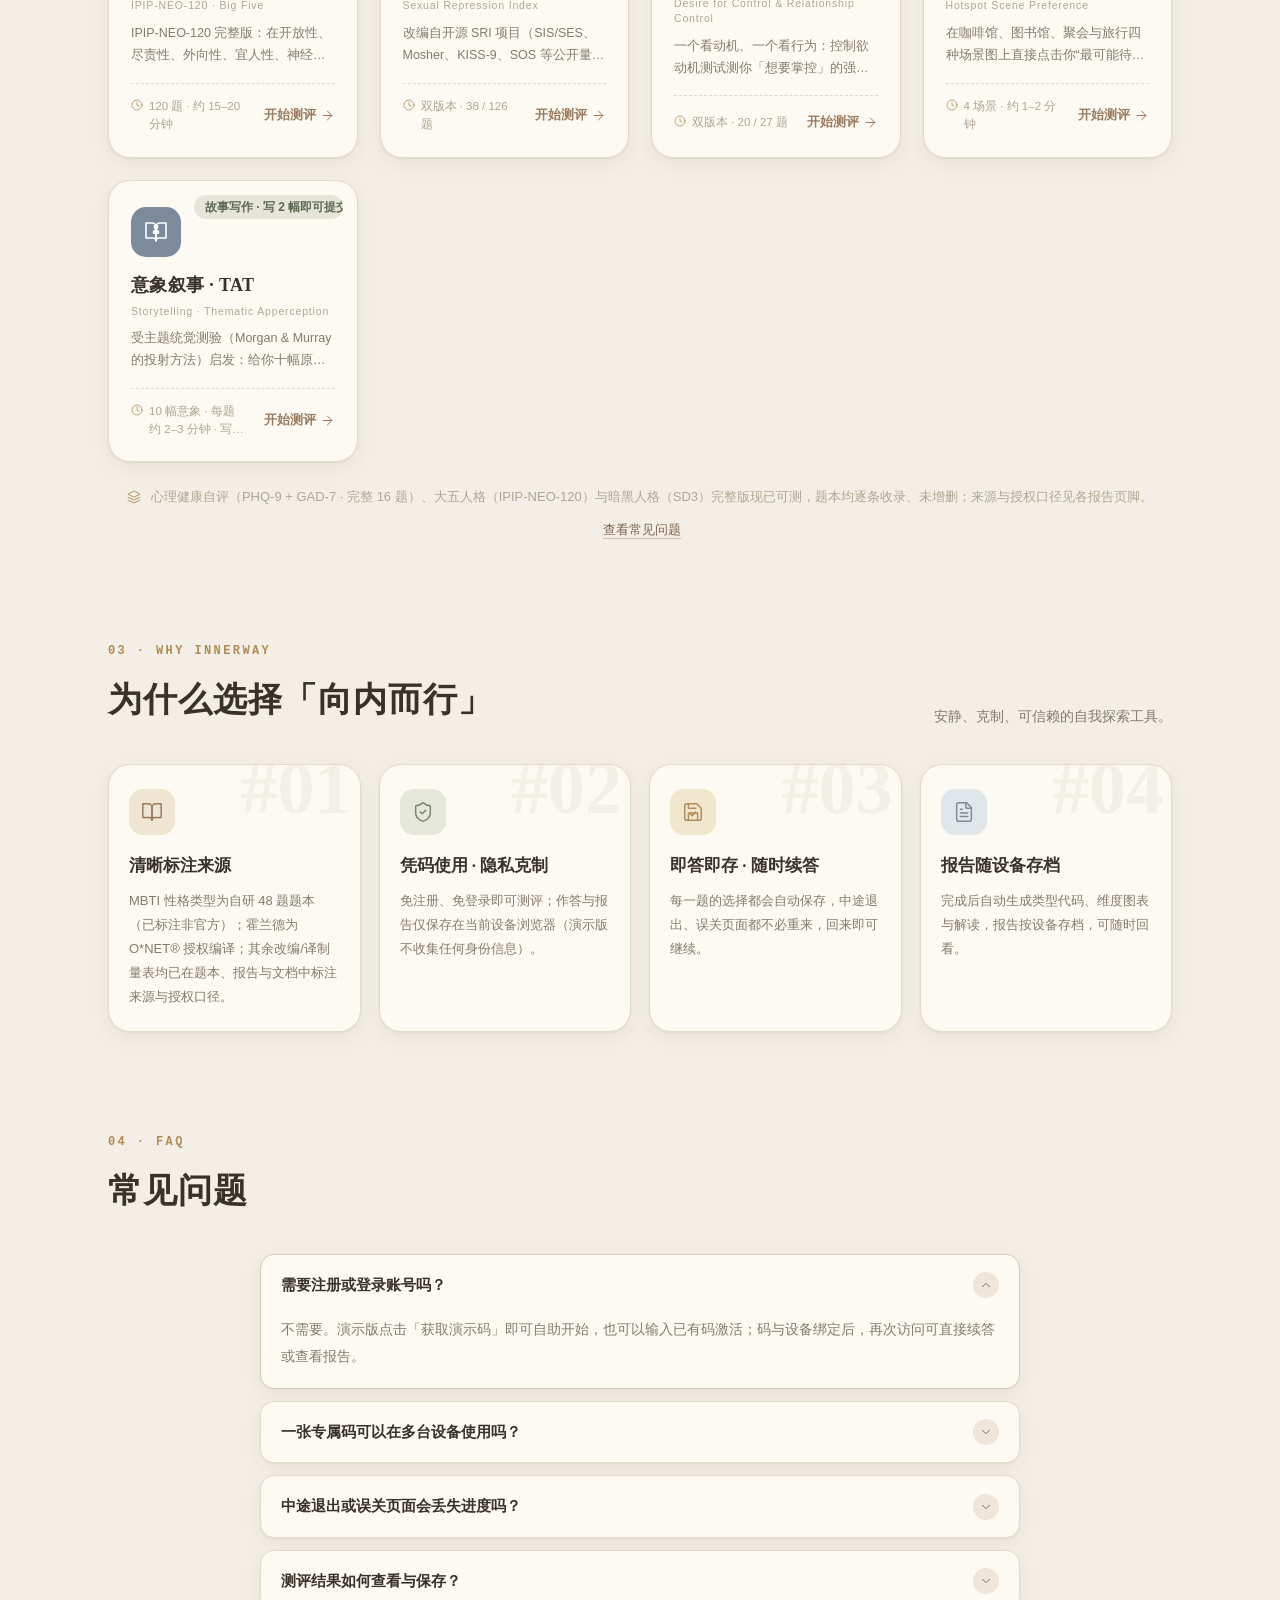
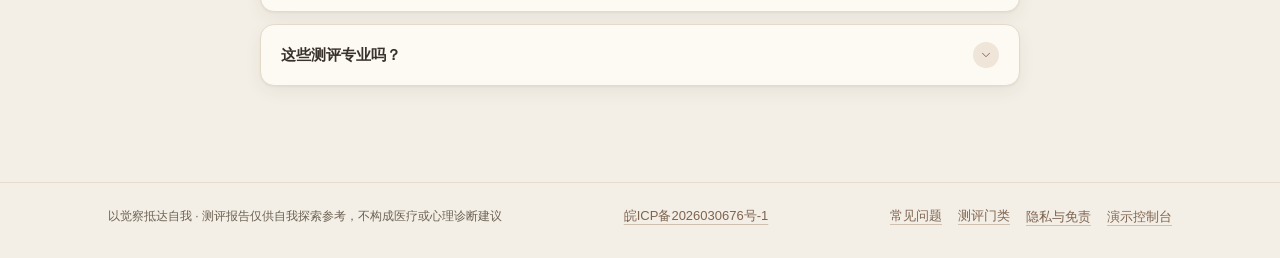
==== commit 73106dec: "release: add ICP filing number (皖ICP备2026030676号-1) to footer" ====
--- a/index.html
+++ b/index.html
@@ -43,6 +43,7 @@
   <footer class="shell-foot">
     <div class="wrap shell-foot-in">
       <p class="foot-note">以觉察抵达自我 · 测评报告仅供自我探索参考，不构成医疗或心理诊断建议</p>
+      <p class="foot-note foot-beian"><a class="link-like" href="https://beian.miit.gov.cn/" target="_blank" rel="noopener noreferrer">皖ICP备2026030676号-1</a></p>
       <div class="foot-meta">
         <a class="link-like" href="#faq">常见问题</a>
         <a class="link-like" href="#cats">测评门类</a>
@@ -57,6 +58,7 @@
 <div id="toast-root" aria-live="polite"></div>
 <div id="demo-panel-root"></div>
 
+<script src="js/config.js?v=20260911b"></script>
 <script src="js/fp.js?v=20260908a"></script>
 <script src="js/data.js?v=20260909b"></script>
 <script src="js/data-mbti48.js?v=20260908a"></script>
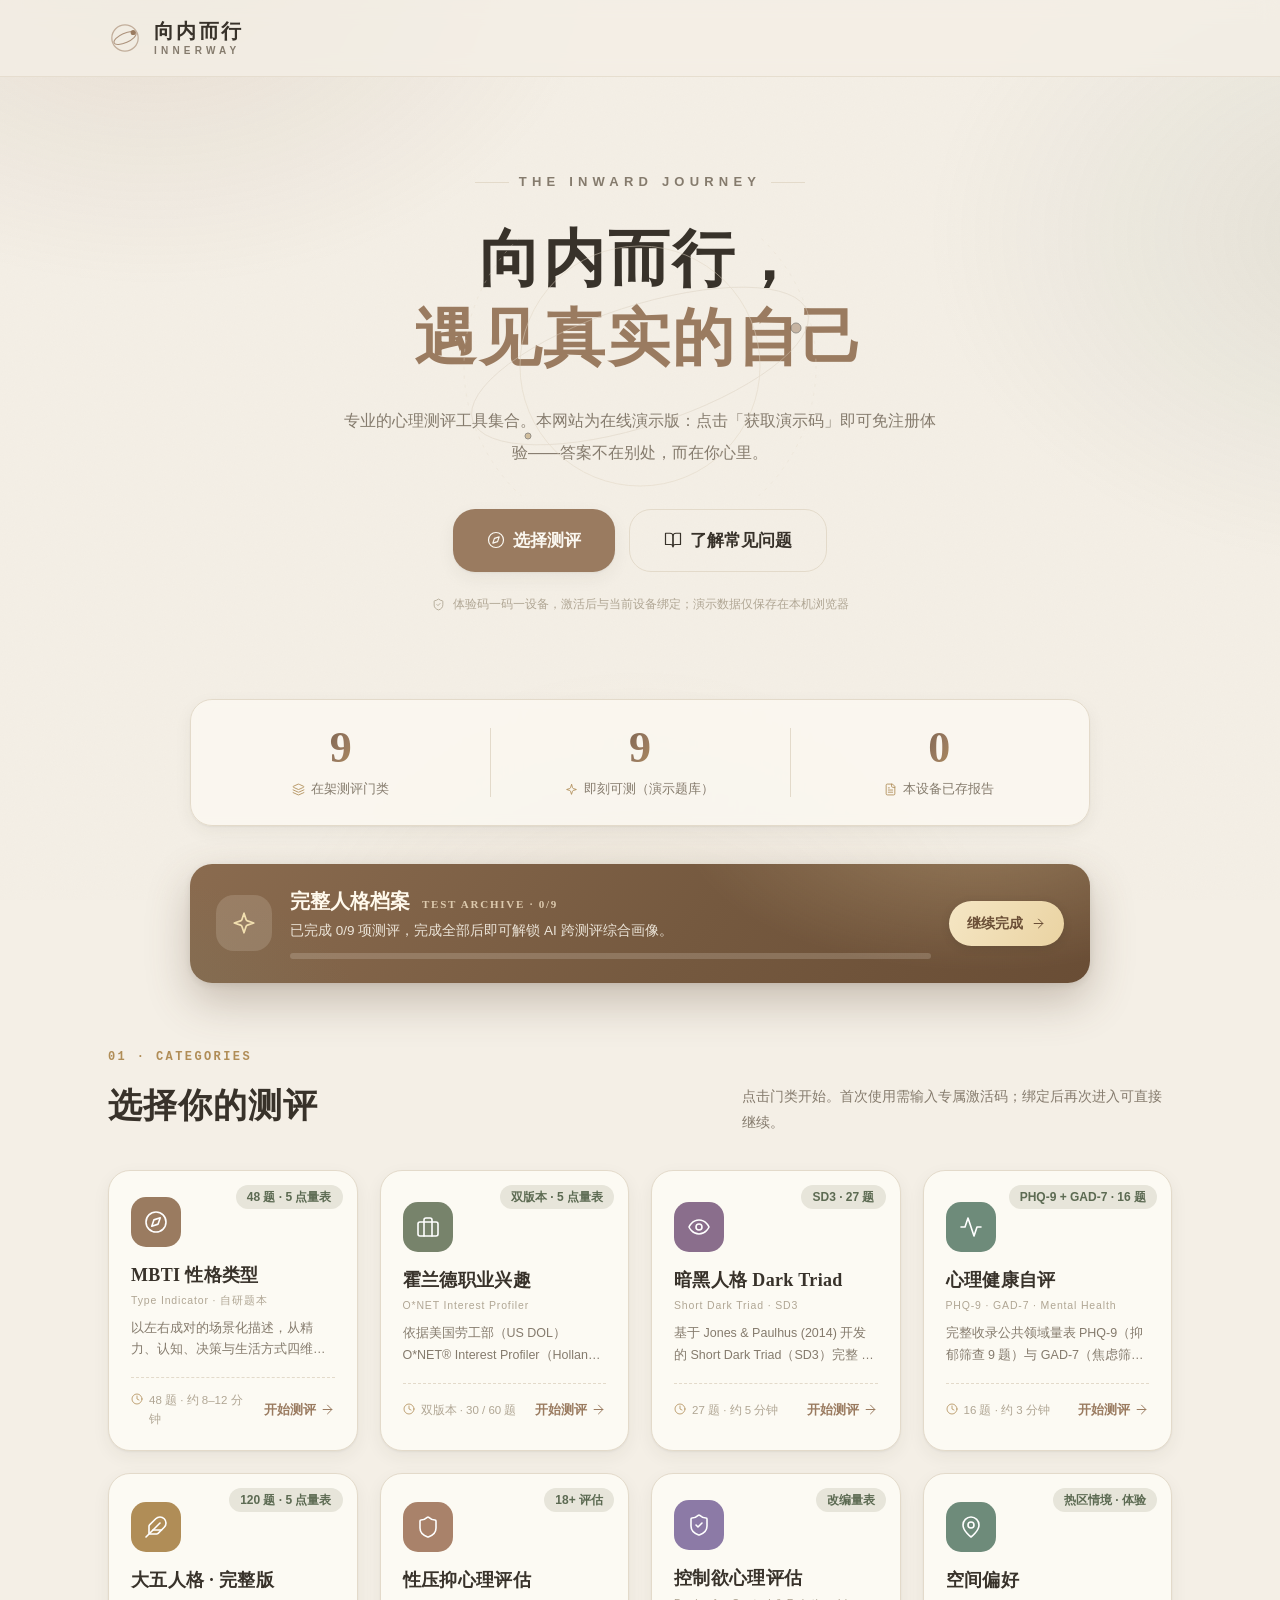
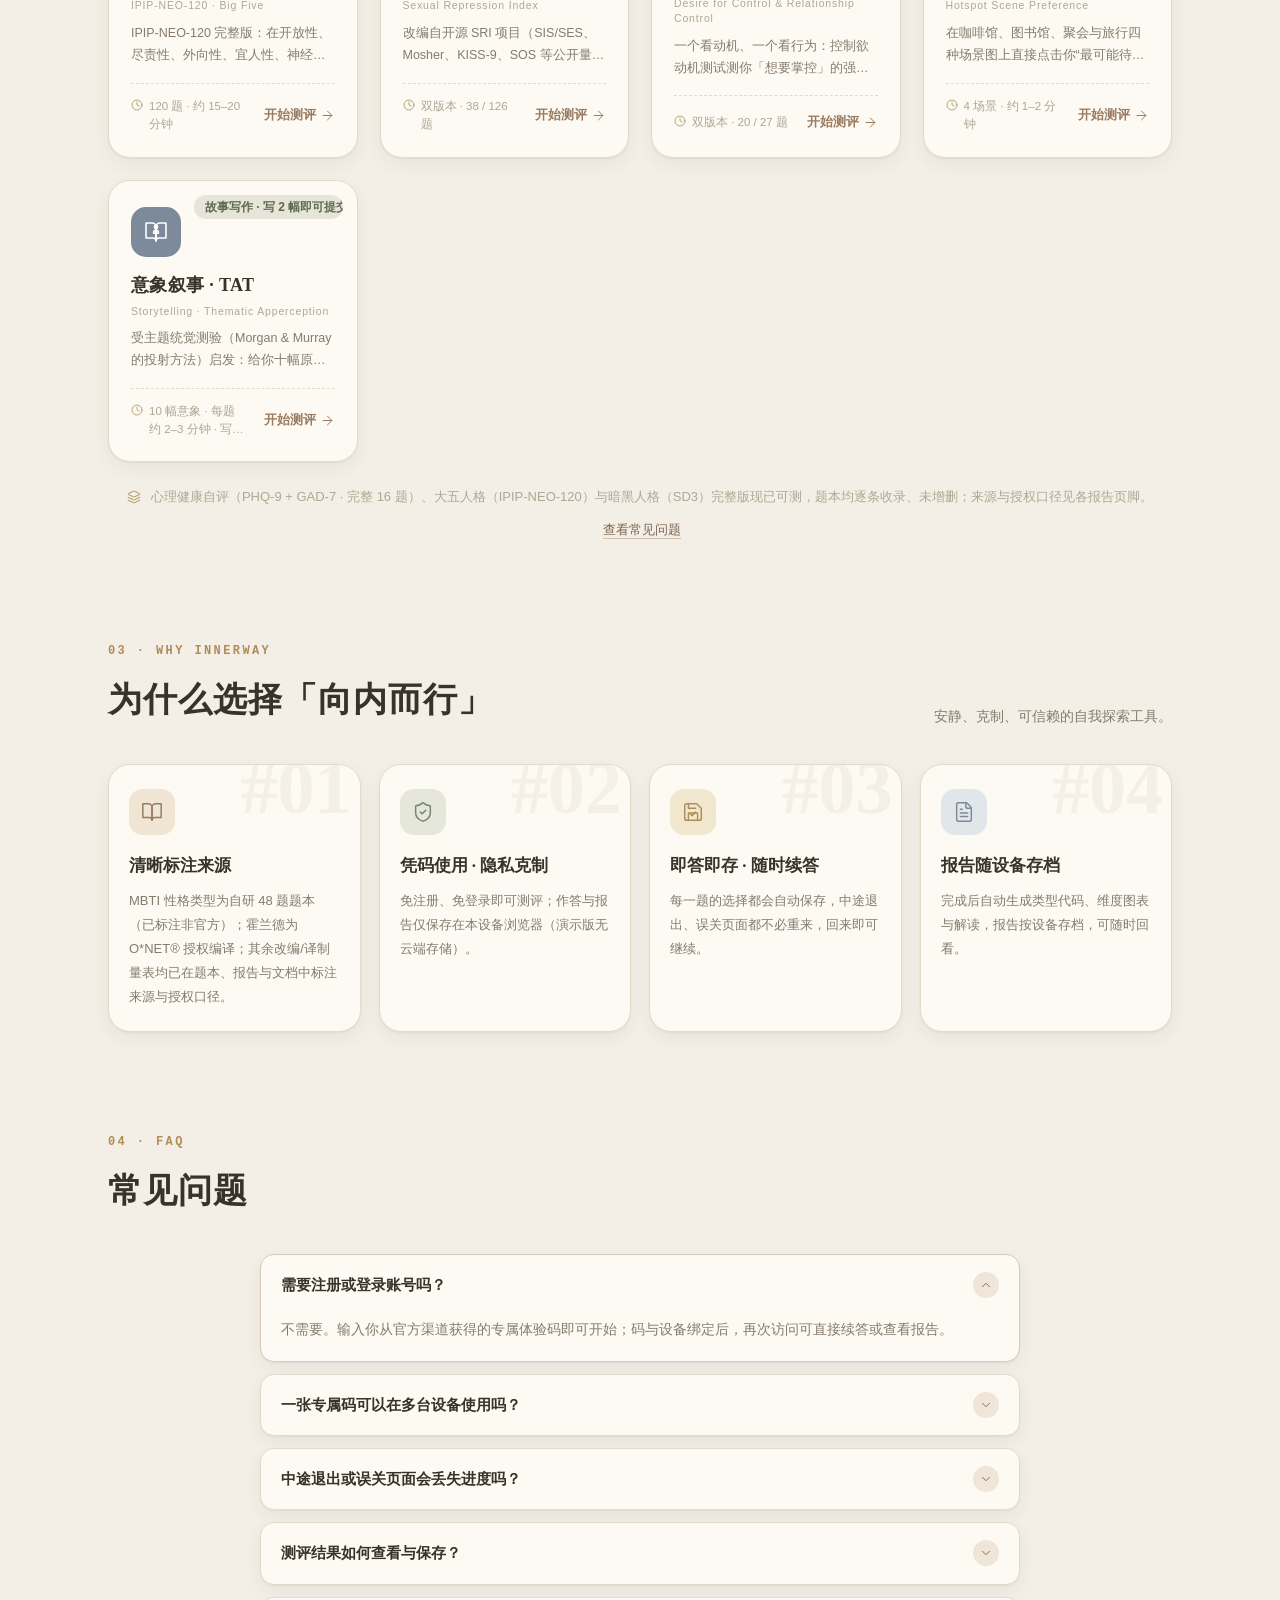
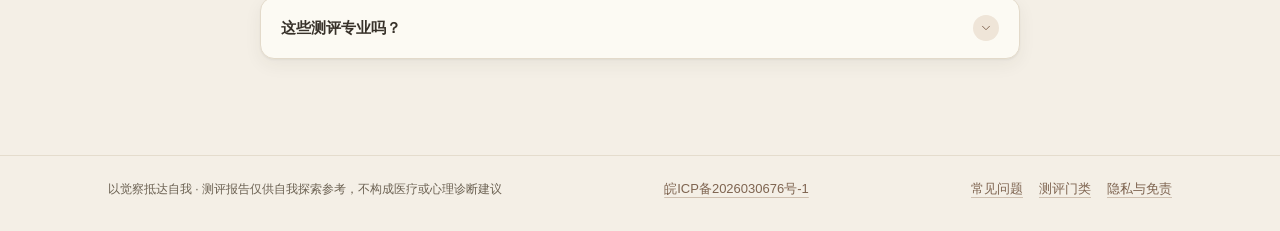
==== commit de16944d: "release: dual-mode api layer + backend-ready ui copy (static pages keep local mode)" ====
--- a/index.html
+++ b/index.html
@@ -1,4 +1,4 @@
-﻿<!DOCTYPE html>
+<!DOCTYPE html>
 <html lang="zh-CN"><head>
 <meta charset="UTF-8">
 <meta name="viewport" content="width=device-width, initial-scale=1, viewport-fit=cover">
@@ -58,7 +58,7 @@
 <div id="toast-root" aria-live="polite"></div>
 <div id="demo-panel-root"></div>
 
-<script src="js/config.js?v=20260911b"></script>
+<script src="js/config.js?v=20260912a"></script>
 <script src="js/fp.js?v=20260908a"></script>
 <script src="js/data.js?v=20260909b"></script>
 <script src="js/data-mbti48.js?v=20260908a"></script>
@@ -72,12 +72,12 @@
 <script src="js/data-spatial.js?v=20260908a"></script>
 <script src="js/data-tat.js?v=20260910a"></script>
 <script src="js/server.js?v=20260908a"></script>
-<script src="js/api.js?v=20260908a"></script>
+<script src="js/api.js?v=20260912a"></script>
 <script src="js/engine.js?v=20260909b"></script>
 <script src="js/charts.js?v=20260908a"></script>
 <script src="js/icons.js?v=20260908a"></script>
 <script src="js/ai.js?v=20260909b"></script>
-<script src="js/app.js?v=20260911a"></script>
+<script src="js/app.js?v=20260912a"></script>
 
 
 
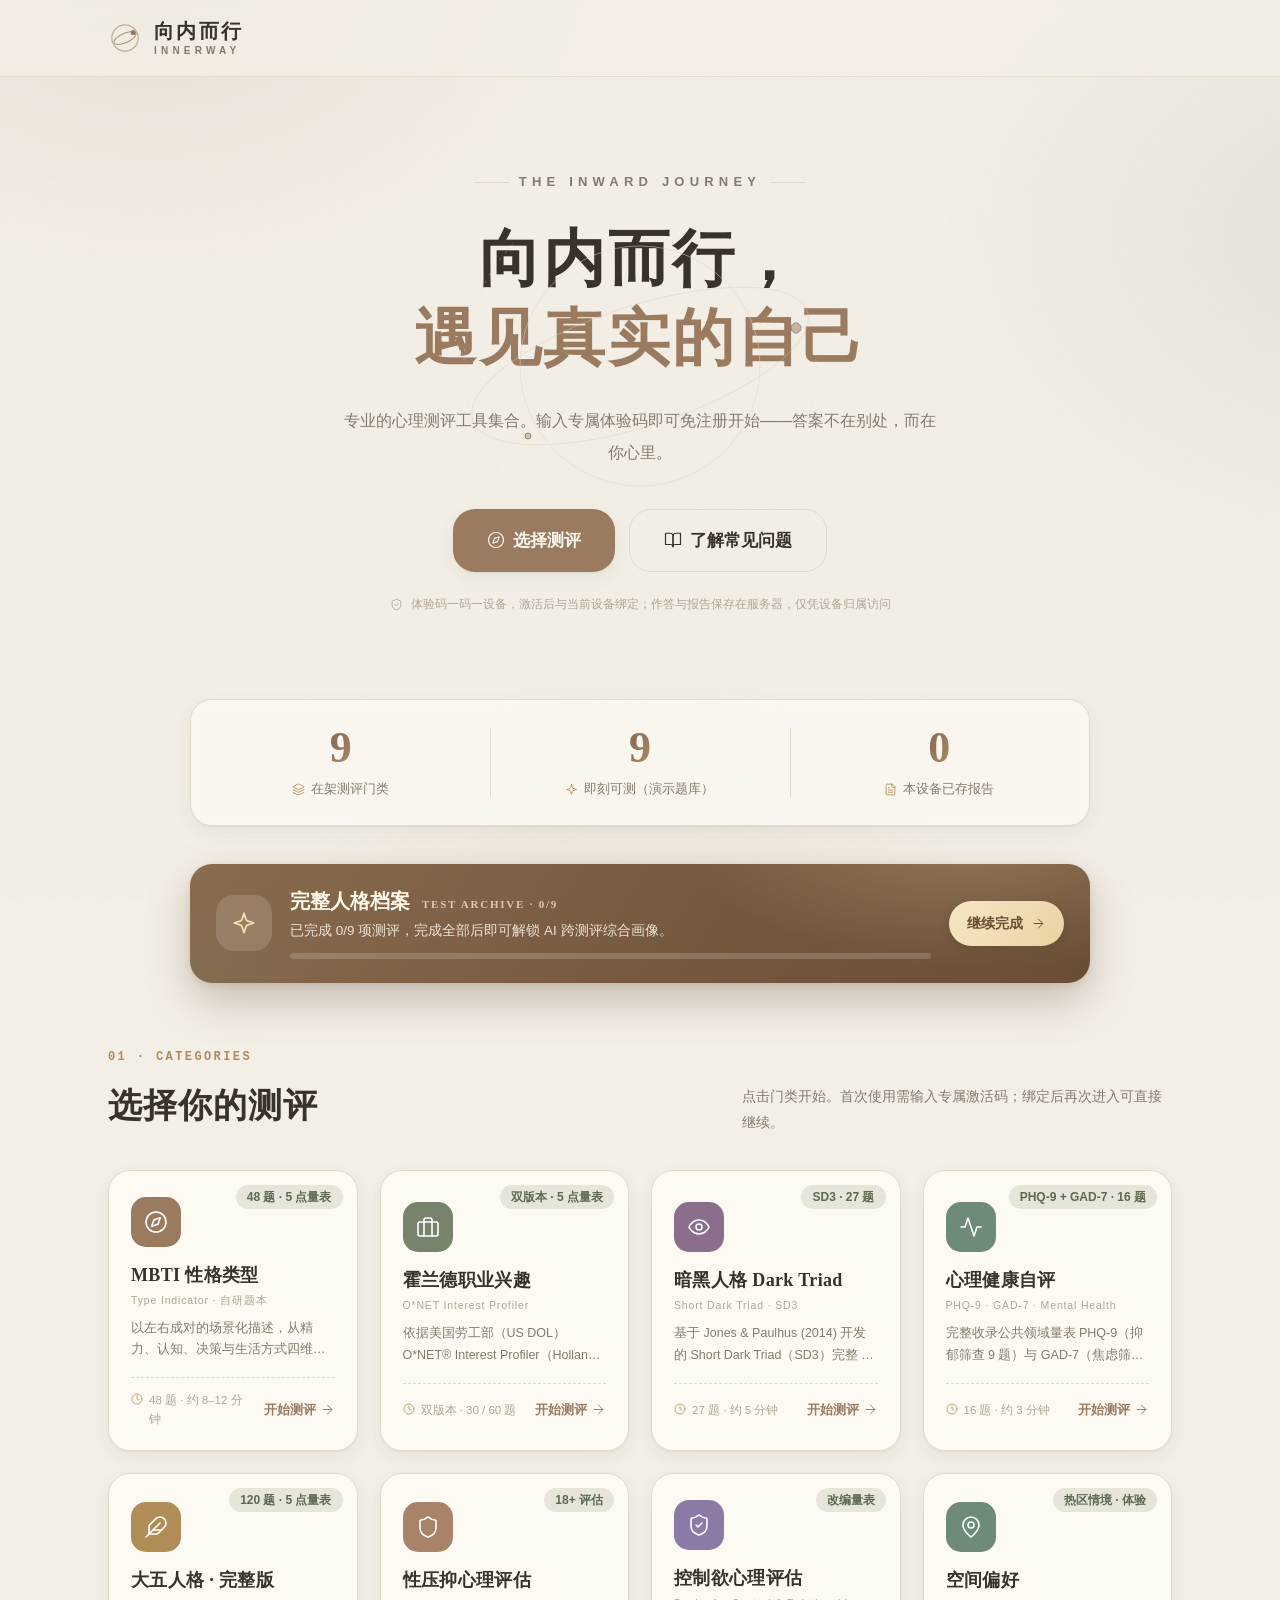
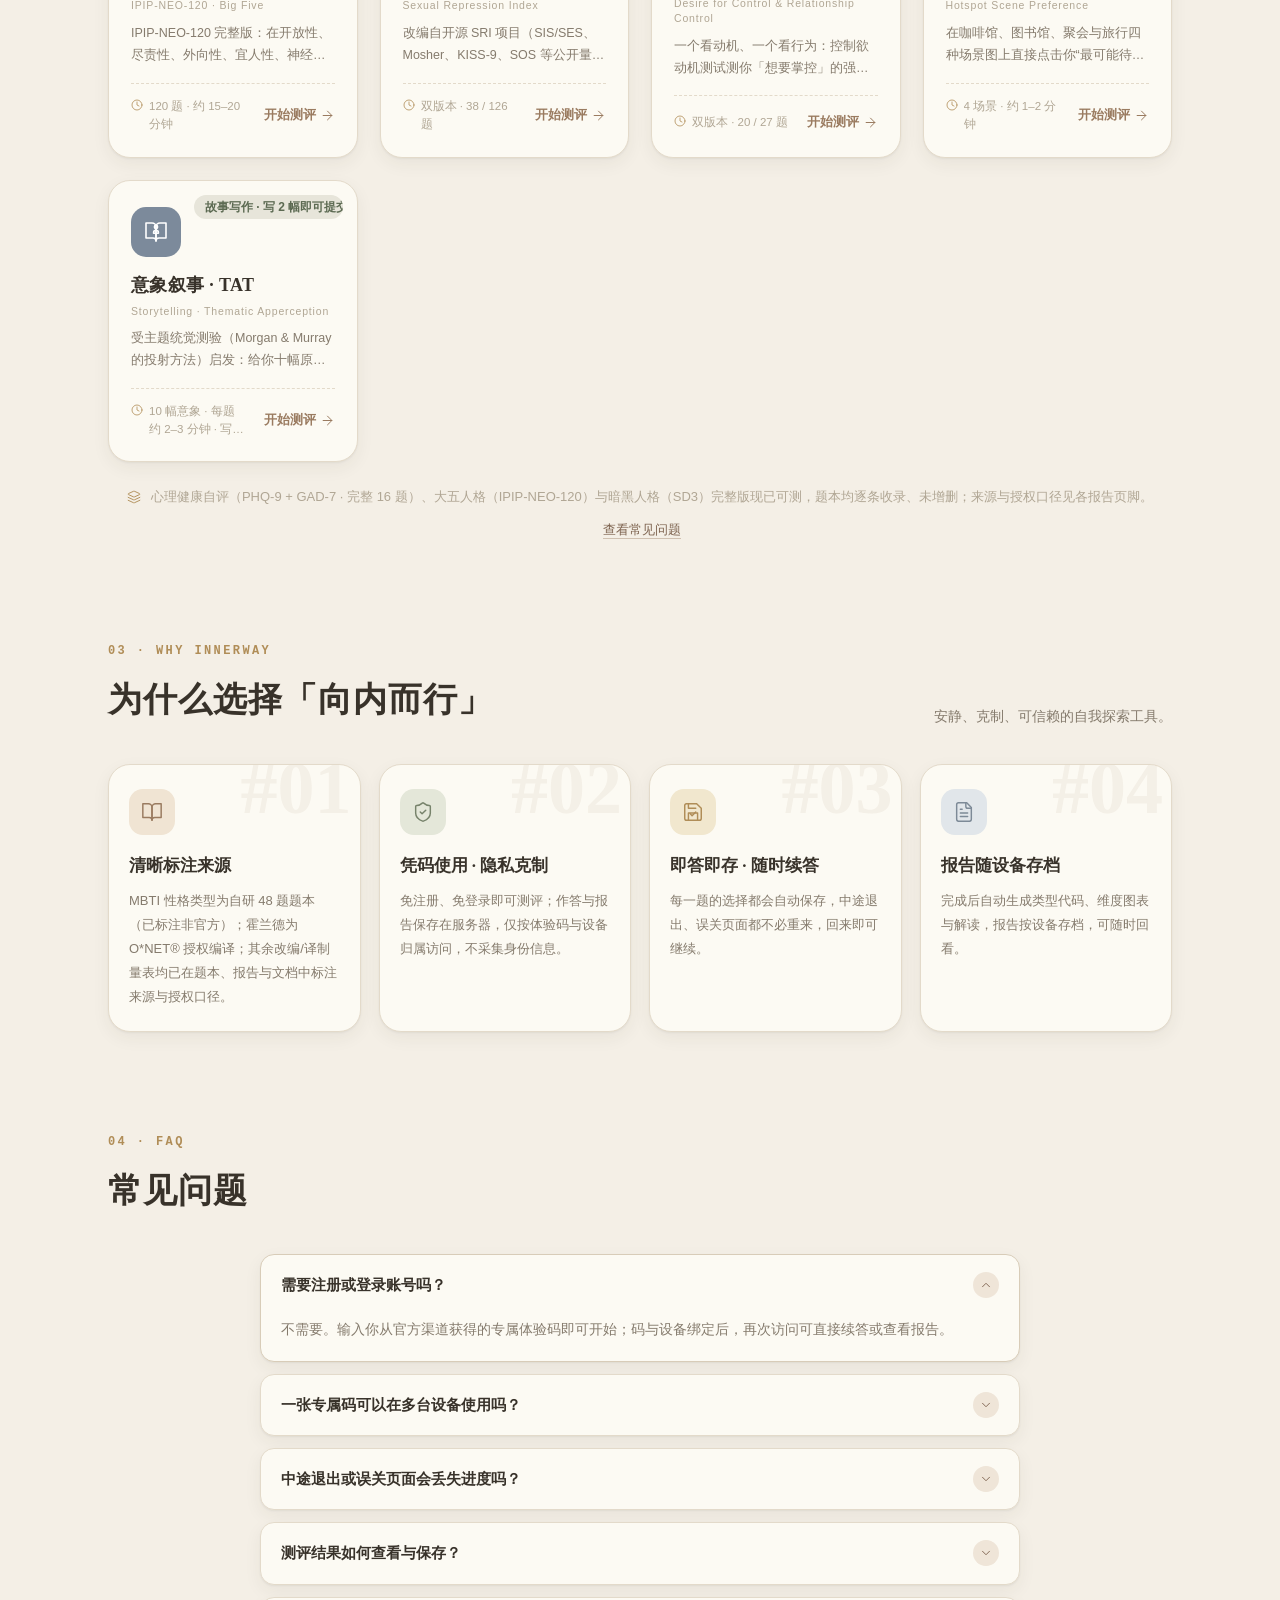
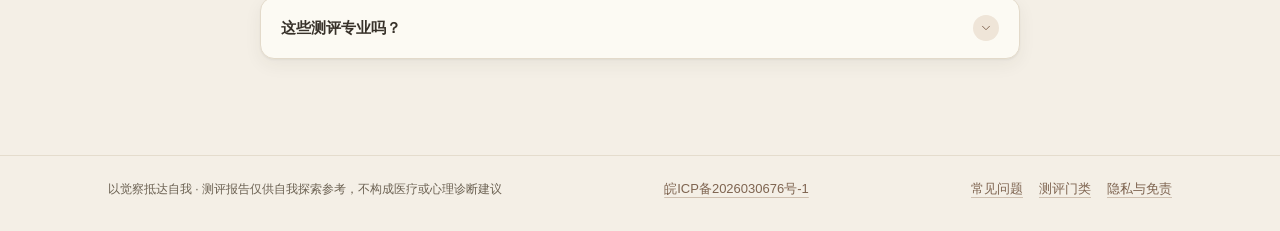
==== commit 5789dde9: "release: 同步 AI 报告布局改版（雷达图随解读出现、免责样式区分、维度明细关闭、移动端左右并排）" ====
--- a/index.html
+++ b/index.html
@@ -5,7 +5,7 @@
 <title>向内而行 Innerway · 心理测评平台</title>
 <meta name="description" content="向内而行 Innerway —— 沉静、内省、治愈的心理测评聚合平台。凭专属码免注册测评：MBTI 性格类型（自研题本）、职业兴趣、人格特质等。">
 <link rel="icon" href="data:image/svg+xml,%3Csvg xmlns='http://www.w3.org/2000/svg' viewBox='0 0 32 32'%3E%3Ccircle cx='16' cy='16' r='13' fill='none' stroke='%239A7B60' stroke-width='1.6'/%3E%3Cellipse cx='16' cy='16' rx='12' ry='4.6' fill='none' stroke='%2377836B' stroke-width='1.3' transform='rotate(-24 16 16)'/%3E%3Ccircle cx='25.2' cy='9.6' r='2.6' fill='%239A7B60'/%3E%3C/svg%3E">
-<link rel="stylesheet" href="css/styles.css?v=20260910c">
+<link rel="stylesheet" href="css/styles.css?v=20260912e">
 </head>
 <body data-view="home">
 <div id="bg-atmosphere" aria-hidden="true"></div>
@@ -73,11 +73,11 @@
 <script src="js/data-tat.js?v=20260910a"></script>
 <script src="js/server.js?v=20260908a"></script>
 <script src="js/api.js?v=20260912a"></script>
-<script src="js/engine.js?v=20260909b"></script>
+<script src="js/engine.js?v=20260912b"></script>
 <script src="js/charts.js?v=20260908a"></script>
 <script src="js/icons.js?v=20260908a"></script>
-<script src="js/ai.js?v=20260909b"></script>
-<script src="js/app.js?v=20260912a"></script>
+<script src="js/ai.js?v=20260912c"></script>
+<script src="js/app.js?v=20260912d"></script>
 
 
 
--- a/css/styles.css
+++ b/css/styles.css
@@ -400,6 +400,24 @@
   border-radius:var(--r-md);padding:11px 14px;margin:10px 0;font-size:13px;line-height:1.8;color:#6B3A2D}
 .ai-quote>span{flex:none;font-size:13px}
 .ai-quote>div{flex:1;min-width:0}
+/* AI 解读：卡片内子标题（### 渲染为小标题，不再拆成新卡片） */
+.ai-sub{font-family:var(--font-display);font-weight:700;font-size:14.5px;color:var(--ink);
+  margin:16px 0 6px;padding-left:11px;border-left:3px solid var(--gold);line-height:1.7}
+.ai-sub:first-child{margin-top:2px}
+/* AI 解读：「说明与免责」与解读正文区分——弱化、去卡片化 */
+.read-block.ai-disclaimer-block{background:transparent;border:1px dashed var(--border);box-shadow:none;
+  padding:clamp(16px,2.4vw,22px)}
+.ai-disclaimer-block .read-sec-title{font-family:var(--font-body);font-size:13.5px;font-weight:700;color:var(--text-sub)}
+.ai-disclaimer-block .read-sec-ico{width:26px;height:26px;border-radius:8px}
+.ai-disclaimer-block .read-sec-ico svg{width:14px;height:14px}
+.ai-disclaimer-block .sr-para{font-size:12.5px;color:var(--text-sub);line-height:1.95}
+.ai-disclaimer-block .read-sec-list li{font-size:12.5px;color:var(--text-sub)}
+.ai-disclaimer-block .read-sec-list li::before{background:var(--text-faint)}
+/* 雷达图 / 偏好强度尺：随 AI 解读出现在「AI 深度解读」标题之下、正文之前 */
+.pending-charts{animation:pcIn .5s var(--ease) both;margin:16px 0 20px}
+.chart-cards-after-ai{margin-top:0}
+@keyframes pcIn{from{opacity:0;transform:translateY(10px)}to{opacity:1;transform:none}}
+@media(max-width:720px){.chart-cards-after-ai{grid-template-columns:1fr}}
 
 /* ---------- 图表 ---------- */
 .radar-wrap{display:grid;place-items:center}
@@ -558,11 +576,18 @@
 .p-state{text-align:center;font-size:13px;color:#5C6A52;margin-top:13px;min-height:21px;
   font-weight:600;line-height:1.6}
 @media(max-width:600px){
-  .polar-cols{grid-template-columns:1fr;gap:10px}
-  .p-axis{flex-direction:row;padding:0 6px}
-  .p-axis span{flex:1;height:1.5px;width:auto;background:repeating-linear-gradient(to right,transparent 0 3px,#D9CDB6 3px 6px)}
-  .p-left,.p-right{border-radius:var(--r-md)}
+  /* 窄屏仍保持左右两段并排（避免被挤成上下两段）：收窄中轴与内边距、微调字号 */
+  .polar-cols{grid-template-columns:1fr 24px 1fr}
+  .p-anchor{padding:12px 10px;gap:8px}
+  .p-text{font-size:13px;line-height:1.72}
+  .p-axis{font-size:9.5px;padding:8px 0}
   .p-pt em{font-size:10px}
+}
+@media(max-width:380px){
+  .polar-cols{grid-template-columns:1fr 20px 1fr}
+  .p-anchor{padding:10px 9px}
+  .p-text{font-size:12.5px;line-height:1.7}
+  .p-axis{font-size:9px}
 }
 
 /* ---------- 空间偏好：热区点击题 ---------- */
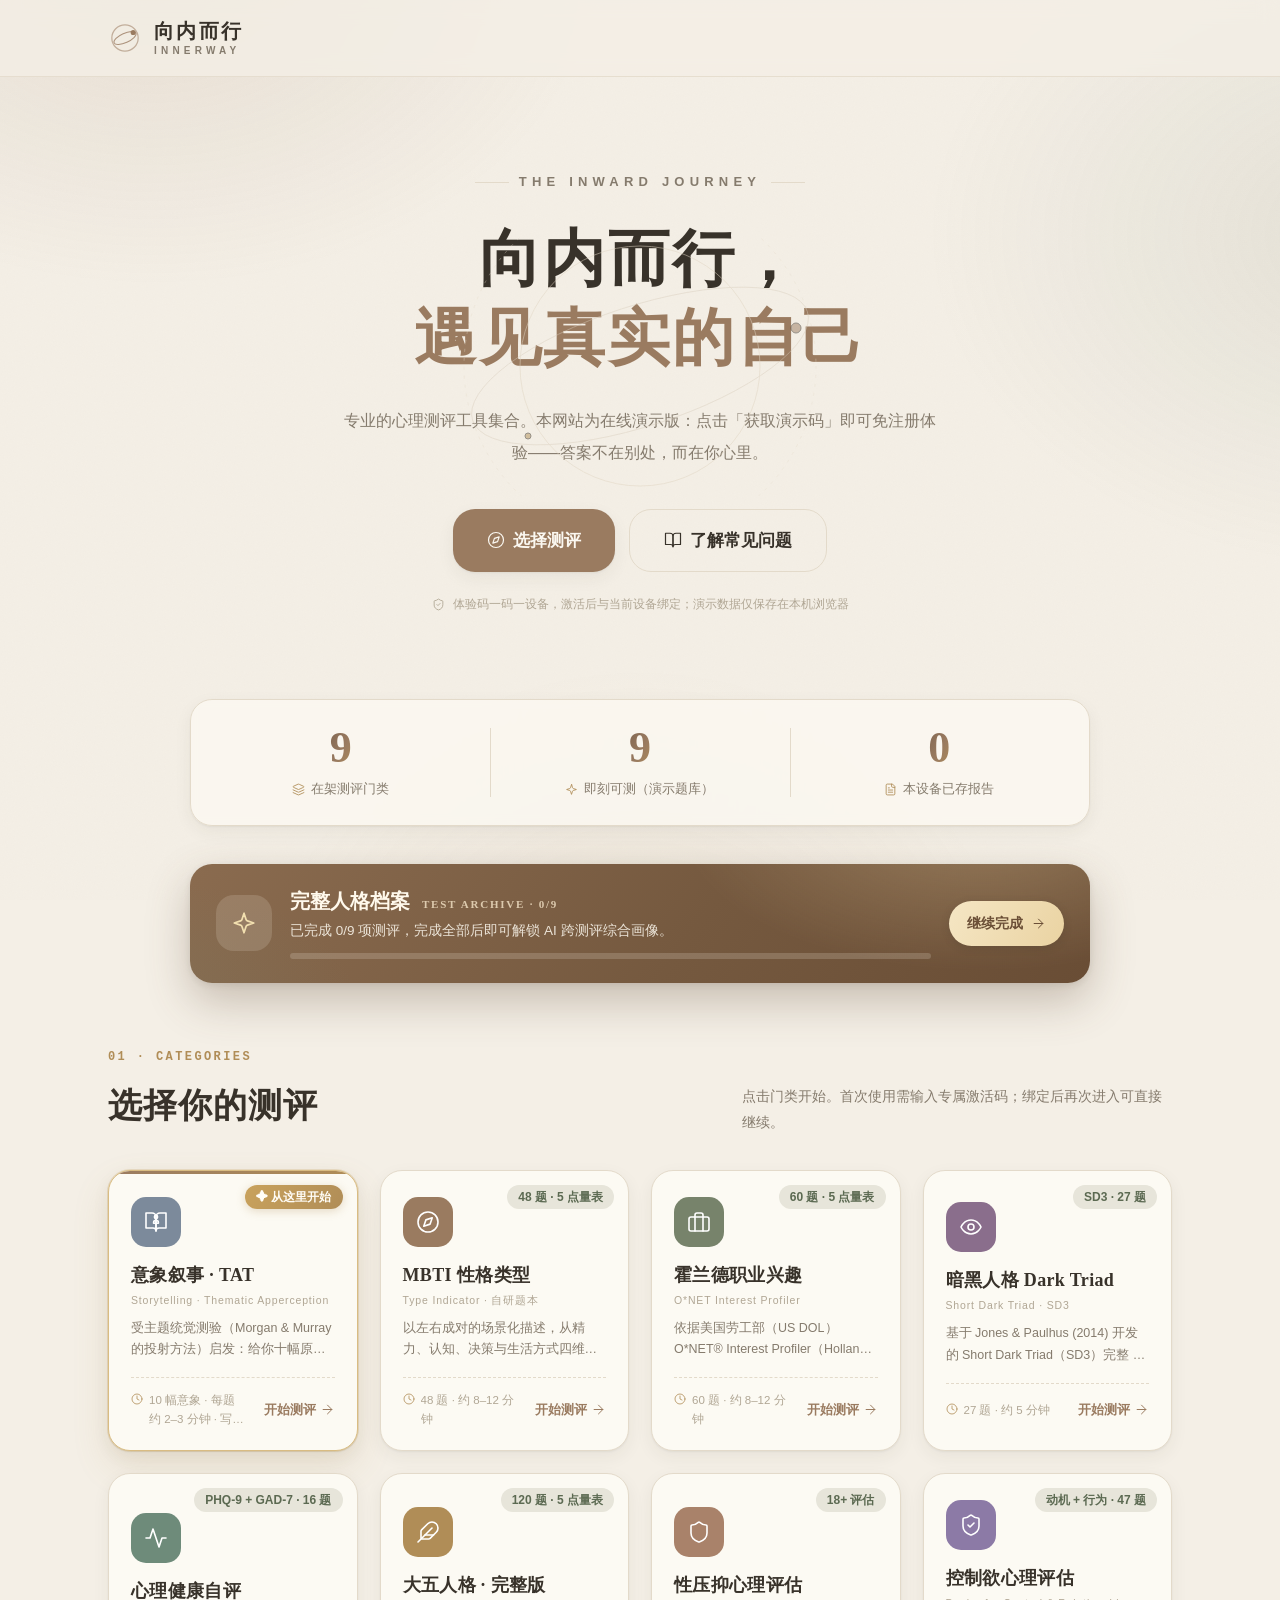
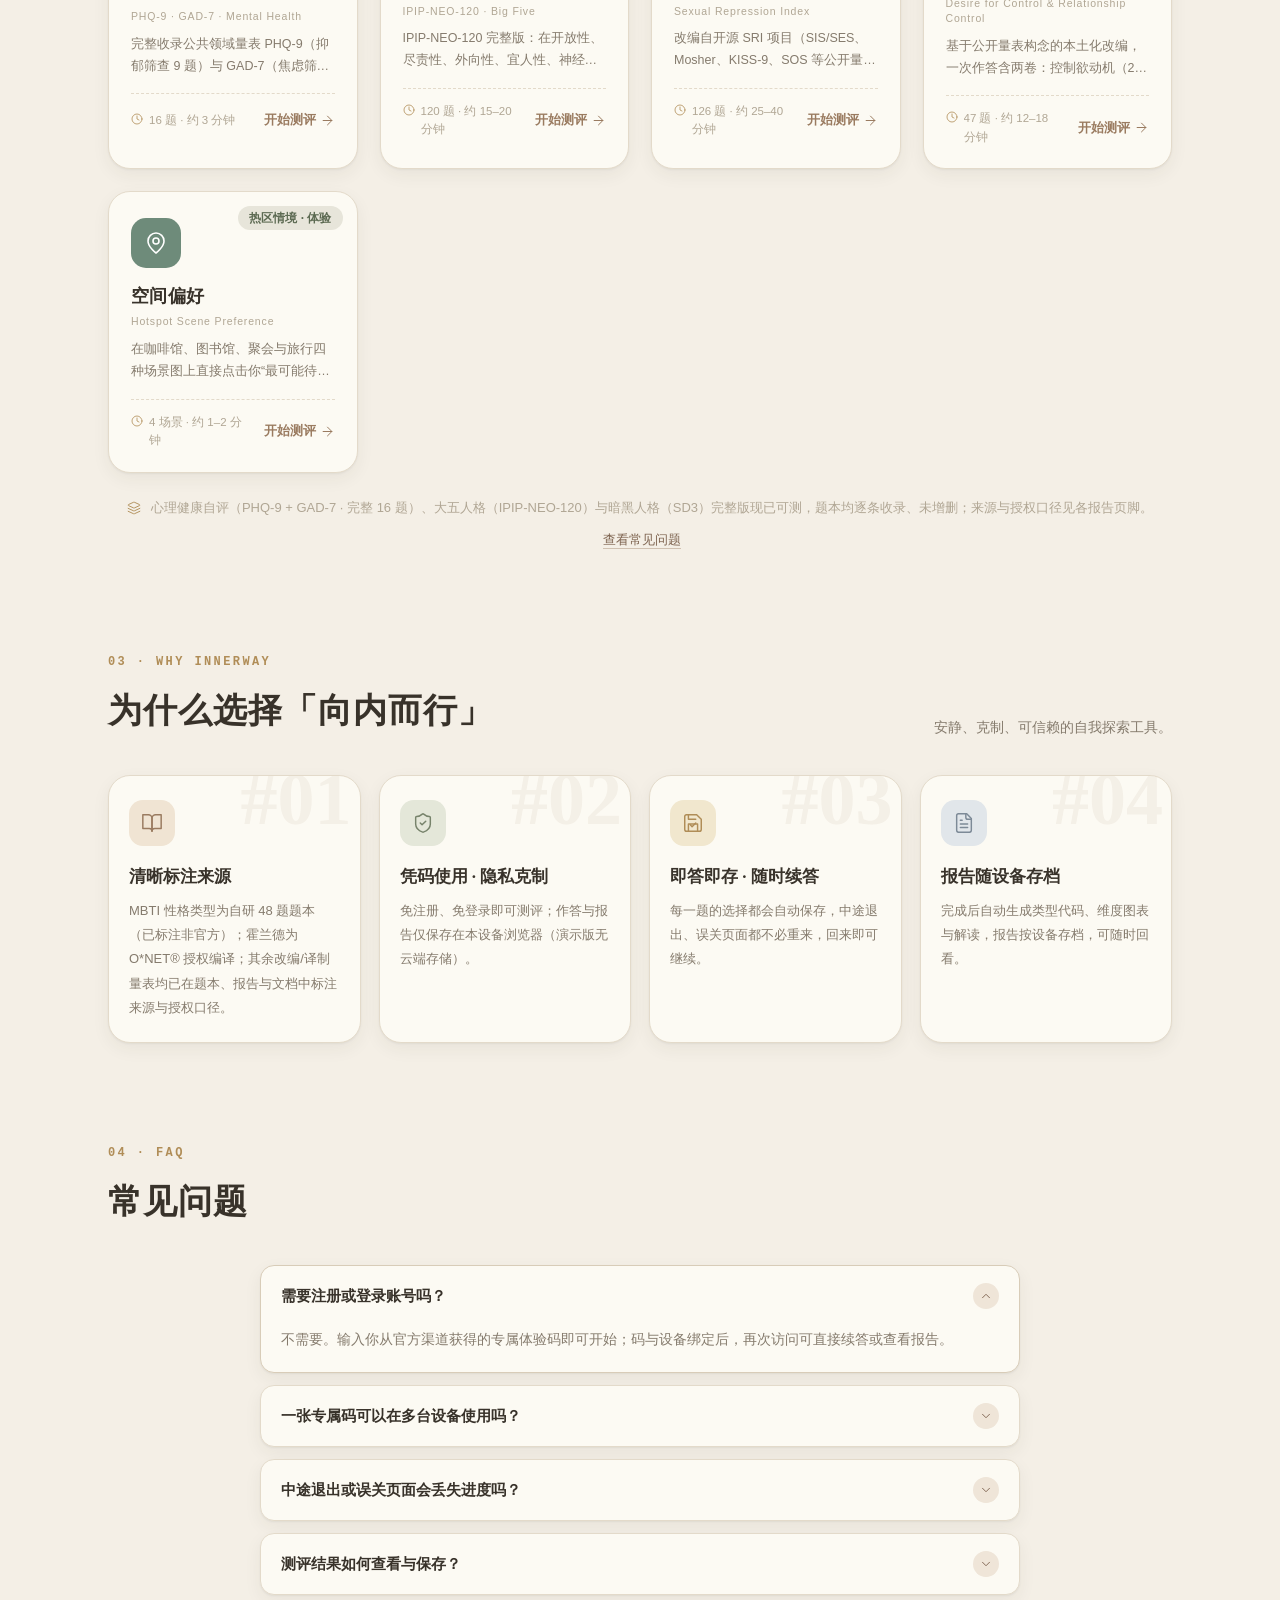
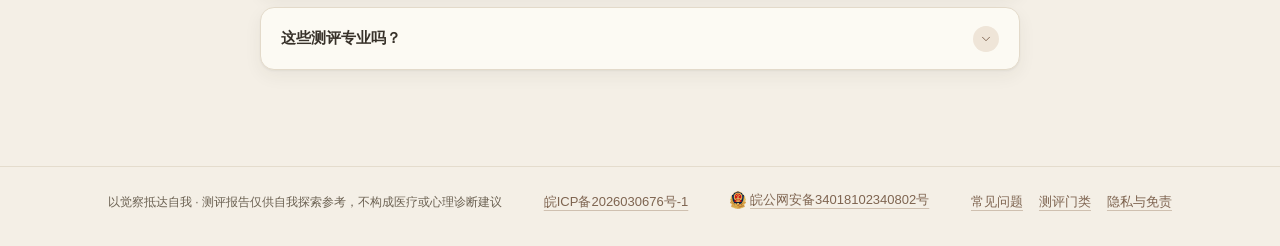
==== commit 19fa5acf: "release: rebuild from source - 公安备案徽标上页脚 + sync latest frontend (user + admin)" ====
--- a/index.html
+++ b/index.html
@@ -5,7 +5,7 @@
 <title>向内而行 Innerway · 心理测评平台</title>
 <meta name="description" content="向内而行 Innerway —— 沉静、内省、治愈的心理测评聚合平台。凭专属码免注册测评：MBTI 性格类型（自研题本）、职业兴趣、人格特质等。">
 <link rel="icon" href="data:image/svg+xml,%3Csvg xmlns='http://www.w3.org/2000/svg' viewBox='0 0 32 32'%3E%3Ccircle cx='16' cy='16' r='13' fill='none' stroke='%239A7B60' stroke-width='1.6'/%3E%3Cellipse cx='16' cy='16' rx='12' ry='4.6' fill='none' stroke='%2377836B' stroke-width='1.3' transform='rotate(-24 16 16)'/%3E%3Ccircle cx='25.2' cy='9.6' r='2.6' fill='%239A7B60'/%3E%3C/svg%3E">
-<link rel="stylesheet" href="css/styles.css?v=20260912e">
+<link rel="stylesheet" href="css/styles.css?v=20260914b">
 </head>
 <body data-view="home">
 <div id="bg-atmosphere" aria-hidden="true"></div>
@@ -44,6 +44,7 @@
     <div class="wrap shell-foot-in">
       <p class="foot-note">以觉察抵达自我 · 测评报告仅供自我探索参考，不构成医疗或心理诊断建议</p>
       <p class="foot-note foot-beian"><a class="link-like" href="https://beian.miit.gov.cn/" target="_blank" rel="noopener noreferrer">皖ICP备2026030676号-1</a></p>
+      <p class="foot-note foot-police"><a class="link-like" href="https://beian.mps.gov.cn/#/query/webSearch?code=34018102340802" target="_blank" rel="noopener noreferrer"><img class="beian-icon" src="assets/beian.png" alt="公安备案图标" width="16" height="17">皖公网安备34018102340802号</a></p>
       <div class="foot-meta">
         <a class="link-like" href="#faq">常见问题</a>
         <a class="link-like" href="#cats">测评门类</a>
@@ -60,11 +61,11 @@
 
 <script src="js/config.js?v=20260912a"></script>
 <script src="js/fp.js?v=20260908a"></script>
-<script src="js/data.js?v=20260909b"></script>
+<script src="js/data.js?v=20260913c"></script>
 <script src="js/data-mbti48.js?v=20260908a"></script>
 <script src="js/content-mbti16.js?v=20260908a"></script>
 <script src="js/data-repression.js?v=20260908a"></script>
-<script src="js/data-control.js?v=20260908a"></script>
+<script src="js/data-control.js?v=20260913a"></script>
 <script src="js/data-holland.js?v=20260908a"></script>
 <script src="js/data-darktriad.js?v=20260908a"></script>
 <script src="js/data-bigfive.js?v=20260908a"></script>
@@ -72,12 +73,12 @@
 <script src="js/data-spatial.js?v=20260908a"></script>
 <script src="js/data-tat.js?v=20260910a"></script>
 <script src="js/server.js?v=20260908a"></script>
-<script src="js/api.js?v=20260912a"></script>
-<script src="js/engine.js?v=20260912b"></script>
+<script src="js/api.js?v=20260914a"></script>
+<script src="js/engine.js?v=20260913a"></script>
 <script src="js/charts.js?v=20260908a"></script>
 <script src="js/icons.js?v=20260908a"></script>
-<script src="js/ai.js?v=20260912c"></script>
-<script src="js/app.js?v=20260912d"></script>
+<script src="js/ai.js?v=20260914a"></script>
+<script src="js/app.js?v=20260914b"></script>
 
 
 
--- a/css/styles.css
+++ b/css/styles.css
@@ -92,7 +92,8 @@
 .tag{display:inline-flex;align-items:center;gap:5px;font-size:12px;font-weight:600;
   padding:3px 11px;border-radius:999px;line-height:1.5}
 .tag-sage{background:var(--sage-soft);color:#5C6A52}
-.tag-gold{background:var(--gold-soft);color:#8A6B33}
+.tag-gold{background:linear-gradient(120deg,#C9A25C,#B08D57);color:#FFFDF7;
+  box-shadow:0 2px 10px rgba(176,141,87,.30)}
 .tag-danger{background:var(--danger-soft);color:#93563F}
 .tag-ghost{background:transparent;border:1px solid var(--border);color:var(--text-sub)}
 .tag svg{width:12px;height:12px}
@@ -188,6 +189,10 @@
 .cat-go svg{width:15px;height:15px;transition:transform .25s var(--ease)}
 .cat-card:hover .cat-go svg{transform:translateX(3px)}
 .cat-badge{position:absolute;top:14px;right:14px;max-width:60%;overflow:hidden;text-overflow:ellipsis;white-space:nowrap}
+/* 首推门类：金色描边 + 顶部渐变条常亮 */
+.cat-card.featured{border-color:#D9BC82;box-shadow:var(--shadow-sm),0 0 0 1px rgba(201,162,92,.24),0 16px 36px rgba(176,141,87,.16)}
+.cat-card.featured::before{opacity:1}
+.cat-card.featured:hover{border-color:#C9A25C;box-shadow:var(--shadow-md),0 0 0 1px rgba(201,162,92,.30)}
 
 /* 完整人格档案入口条（首页）：深色横幅，与浅色页面形成对比 */
 .profile-strip{position:relative;display:flex;align-items:center;gap:18px;max-width:900px;margin:38px auto 0;padding:24px 26px;
@@ -360,6 +365,18 @@
 .ci-note{display:flex;gap:9px;align-items:flex-start;font-size:12.5px;color:var(--text-sub);
   background:#F6F1E6;border:1px dashed var(--border);border-radius:12px;padding:11px 13px;margin-top:16px;line-height:1.75}
 .ci-note svg{width:15px;height:15px;flex:0 0 auto;color:var(--sage);margin-top:2px}
+/* 使用须知：门类介绍弹窗（激活/购买前告知） */
+.ci-notice{margin-top:14px;border:1px solid var(--border);border-radius:12px;background:#FFFDF8;padding:13px 15px}
+.ci-notice-title{display:flex;align-items:center;gap:7px;font-family:var(--font-display);font-weight:700;font-size:13px;color:var(--ink)}
+.ci-notice-title svg{width:14px;height:14px;color:var(--gold)}
+.ci-notice-list{list-style:none;margin:9px 0 0;padding:0;display:flex;flex-direction:column;gap:7px}
+.ci-notice-list li{position:relative;padding-left:14px;font-size:12.5px;color:var(--text-sub);line-height:1.8}
+.ci-notice-list li::before{content:'';position:absolute;left:0;top:9px;width:5px;height:5px;border-radius:50%;background:var(--sage)}
+.ci-notice-list b{color:var(--ink)}
+/* 专属码弹窗：一行使用须知提示 */
+.code-notice{display:flex;gap:8px;align-items:flex-start;margin-top:12px;font-size:12px;line-height:1.75;color:var(--text-sub)}
+.code-notice svg{width:13px;height:13px;flex:0 0 auto;color:var(--sage);margin-top:3px}
+.code-notice b{color:var(--ink)}
 .code-loading{display:flex;align-items:center;justify-content:center;gap:10px;padding:18px 0;color:var(--text-sub);font-size:14px}
 .spinner{width:18px;height:18px;border-radius:50%;border:2px solid var(--border);border-top-color:var(--primary);animation:spin .8s linear infinite}
 @keyframes spin{to{transform:rotate(360deg)}}
@@ -416,6 +433,13 @@
 /* 雷达图 / 偏好强度尺：随 AI 解读出现在「AI 深度解读」标题之下、正文之前 */
 .pending-charts{animation:pcIn .5s var(--ease) both;margin:16px 0 20px}
 .chart-cards-after-ai{margin-top:0}
+/* AI 解读：反馈入口与申诉指引 */
+.ai-fb{display:flex;align-items:center;gap:10px;flex-wrap:wrap;margin-top:16px;padding:12px 14px;
+  border:1px solid var(--border);border-radius:12px;background:#FBF8F1}
+.ai-fb-q{font-family:var(--font-display);font-weight:700;font-size:13px;color:var(--ink)}
+.ai-fb-thanks{display:inline-flex;align-items:center;gap:7px;font-size:13px;font-weight:600;color:var(--sage)}
+.ai-fb-thanks svg{width:15px;height:15px}
+.ai-fb-help{margin-top:8px;font-size:12px;color:var(--text-faint);line-height:1.8}
 @keyframes pcIn{from{opacity:0;transform:translateY(10px)}to{opacity:1;transform:none}}
 @media(max-width:720px){.chart-cards-after-ai{grid-template-columns:1fr}}
 
@@ -443,6 +467,8 @@
 .shell-foot{border-top:1px solid rgba(227,218,202,.9);margin-top:60px;padding:22px 0 30px}
 .shell-foot-in{display:flex;align-items:center;justify-content:space-between;gap:14px;flex-wrap:wrap}
 .foot-note{font-size:12px;color:#6B6152}
+.foot-note.foot-police .link-like{display:inline-flex;align-items:center;gap:4px}
+.beian-icon{width:16px;height:auto;display:block}
 .foot-meta{display:flex;align-items:center;gap:16px}
 .foot-brand{font-family:var(--font-display);font-size:12px;letter-spacing:.3em;color:var(--text-sub)}
 
@@ -633,6 +659,47 @@
 .story-count{font-size:11.5px;color:var(--text-faint)}
 .story-count b{color:var(--primary-hover);font-weight:700}
 
+/* ---------- 意象叙事 TAT：专属介绍弹窗 / 开始前引导 ---------- */
+.modal-tat{width:min(620px,100%)}
+.tat-body{max-height:calc(88vh - 120px);overflow:auto;scrollbar-width:thin}
+.tat-sec{margin-top:18px;padding-top:16px;border-top:1px dashed #E3D9C3}
+.tat-sec:first-of-type{border-top:none;padding-top:0;margin-top:14px}
+.tat-sec-title{display:flex;align-items:center;gap:8px;font-family:var(--font-body);font-weight:800;font-size:15.5px;letter-spacing:.01em;color:var(--ink);margin:0 0 8px}
+.tat-sec-title svg{width:16px;height:16px;color:#7C8A9B;flex:none}
+.tat-sec p{font-size:13.5px;line-height:1.95;color:var(--ink);margin:6px 0 0}
+.tat-sec strong{color:var(--primary-hover);font-weight:700}
+.tat-sec.tat-endorse{background:#F2F5F3;border:1px solid #DCE5DD;border-radius:12px;padding:14px 15px;margin-top:16px}
+.tat-steps{margin:6px 0 0;padding-left:20px;display:flex;flex-direction:column;gap:7px}
+.tat-steps li{font-size:13.5px;line-height:1.8;color:var(--ink)}
+.tat-steps li strong,.tat-list li strong{color:var(--primary-hover);font-weight:700}
+.tat-list{margin:6px 0 0;padding-left:20px;display:flex;flex-direction:column;gap:7px;list-style:disc}
+.tat-list li{font-size:13.5px;line-height:1.8;color:var(--ink)}
+.tat-ref{font-size:12px;color:var(--text-faint);margin-top:8px!important}
+.tat-faq summary{cursor:pointer;font-size:13.5px;font-weight:700;color:var(--primary-hover);display:flex;align-items:center;gap:6px}
+.tat-faq summary::before{content:"›";font-size:16px;color:var(--gold);transition:transform .2s var(--ease)}
+.tat-faq[open] summary::before{transform:rotate(90deg)}
+.tat-faq p{margin:8px 0 2px}
+/* 开始前引导 */
+.tat-before-note{display:flex;gap:9px;align-items:flex-start;font-size:13.5px;line-height:1.8;color:#8A6B33;
+  background:var(--gold-soft);border:1px solid #EBDDBE;border-radius:12px;padding:12px 14px}
+.tat-before-note svg{width:16px;height:16px;flex:none;color:var(--gold);margin-top:3px}
+.tat-before-note strong{color:#6E5A2E;font-weight:800}
+.tat-write-guide{margin-top:16px;border:1px solid var(--border);border-radius:14px;background:#FFFDF8;padding:15px 16px}
+.tat-wg-title{display:flex;align-items:center;gap:7px;font-family:var(--font-body);font-weight:800;font-size:15.5px;letter-spacing:.01em;color:var(--ink)}
+.tat-wg-title svg{width:15px;height:15px;color:#7C8A9B}
+.tat-write-guide .tat-list{margin-top:10px;gap:9px}
+.tat-profile{margin-top:16px;border:1px solid #E3D9C3;border-radius:14px;background:var(--surface);padding:15px 16px}
+.tat-profile-label{display:flex;align-items:center;gap:7px;font-size:13.5px;font-weight:700;color:var(--ink)}
+.tat-profile-label svg{width:15px;height:15px;color:var(--gold)}
+.tat-field{margin-top:13px}
+.tat-field-label{font-size:12px;font-weight:600;color:var(--text-sub);margin-bottom:8px}
+.tat-g-group,.tat-a-group{display:flex;flex-wrap:wrap;gap:8px}
+.tat-g-btn,.tat-a-btn{border:1px solid var(--border);background:#FFFDF8;color:var(--ink);border-radius:99px;
+  padding:7px 14px;font-size:13px;line-height:1.4;transition:all .2s var(--ease)}
+.tat-g-btn:hover,.tat-a-btn:hover{border-color:var(--gold);color:var(--primary-hover)}
+.tat-g-btn.sel,.tat-a-btn.sel{border-color:var(--primary);background:var(--primary-soft);color:var(--primary-hover);font-weight:700}
+.tat-profile-hint{font-size:11.5px;color:var(--text-faint);margin-top:12px;line-height:1.7}
+
 /* ---------- 意象叙事 TAT：结果页故事回看 ---------- */
 .tat-section{margin:26px 0 8px}
 .tat-story{background:var(--surface);border:1px solid var(--border);border-radius:16px;
@@ -698,6 +765,16 @@
 .sr-score i{font-style:normal;font-size:.42em;color:var(--text-faint);letter-spacing:.08em;font-weight:600}
 .sr-level{display:inline-block;margin:14px auto 0;padding:6px 20px;border-radius:999px;
   font-size:14px;font-weight:800;letter-spacing:.06em}
+/* 控制欲合并版：动机 / 行为 双分数并排 */
+.sr-dual{display:grid;grid-template-columns:1fr 1fr;gap:14px;max-width:660px;margin:8px auto 16px}
+.sr-dual-cell{display:flex;flex-direction:column;align-items:center;gap:7px;padding:16px 12px;
+  border:1px solid var(--border);border-radius:14px;background:#FFFDF8}
+.sr-dual-num{font-family:var(--font-display);font-weight:700;font-size:34px;line-height:1.05;color:var(--ink);
+  display:flex;align-items:baseline;gap:2px}
+.sr-dual-num i{font-style:normal;font-size:13px;font-weight:600;color:var(--text-faint);letter-spacing:.06em}
+.sr-dual-label{font-size:12.5px;color:var(--text-sub)}
+.sr-dual-lvl{font-size:12px;font-weight:700;padding:4px 12px;border-radius:999px;letter-spacing:.04em}
+@media(max-width:600px){.sr-dual{grid-template-columns:1fr;gap:10px}}
 .sr-para{font-size:14.5px;color:#4C463C;line-height:2.05;margin:0 0 12px}
 .sr-para:last-child{margin-bottom:0}
 .sr-srow{margin:0 0 16px}
